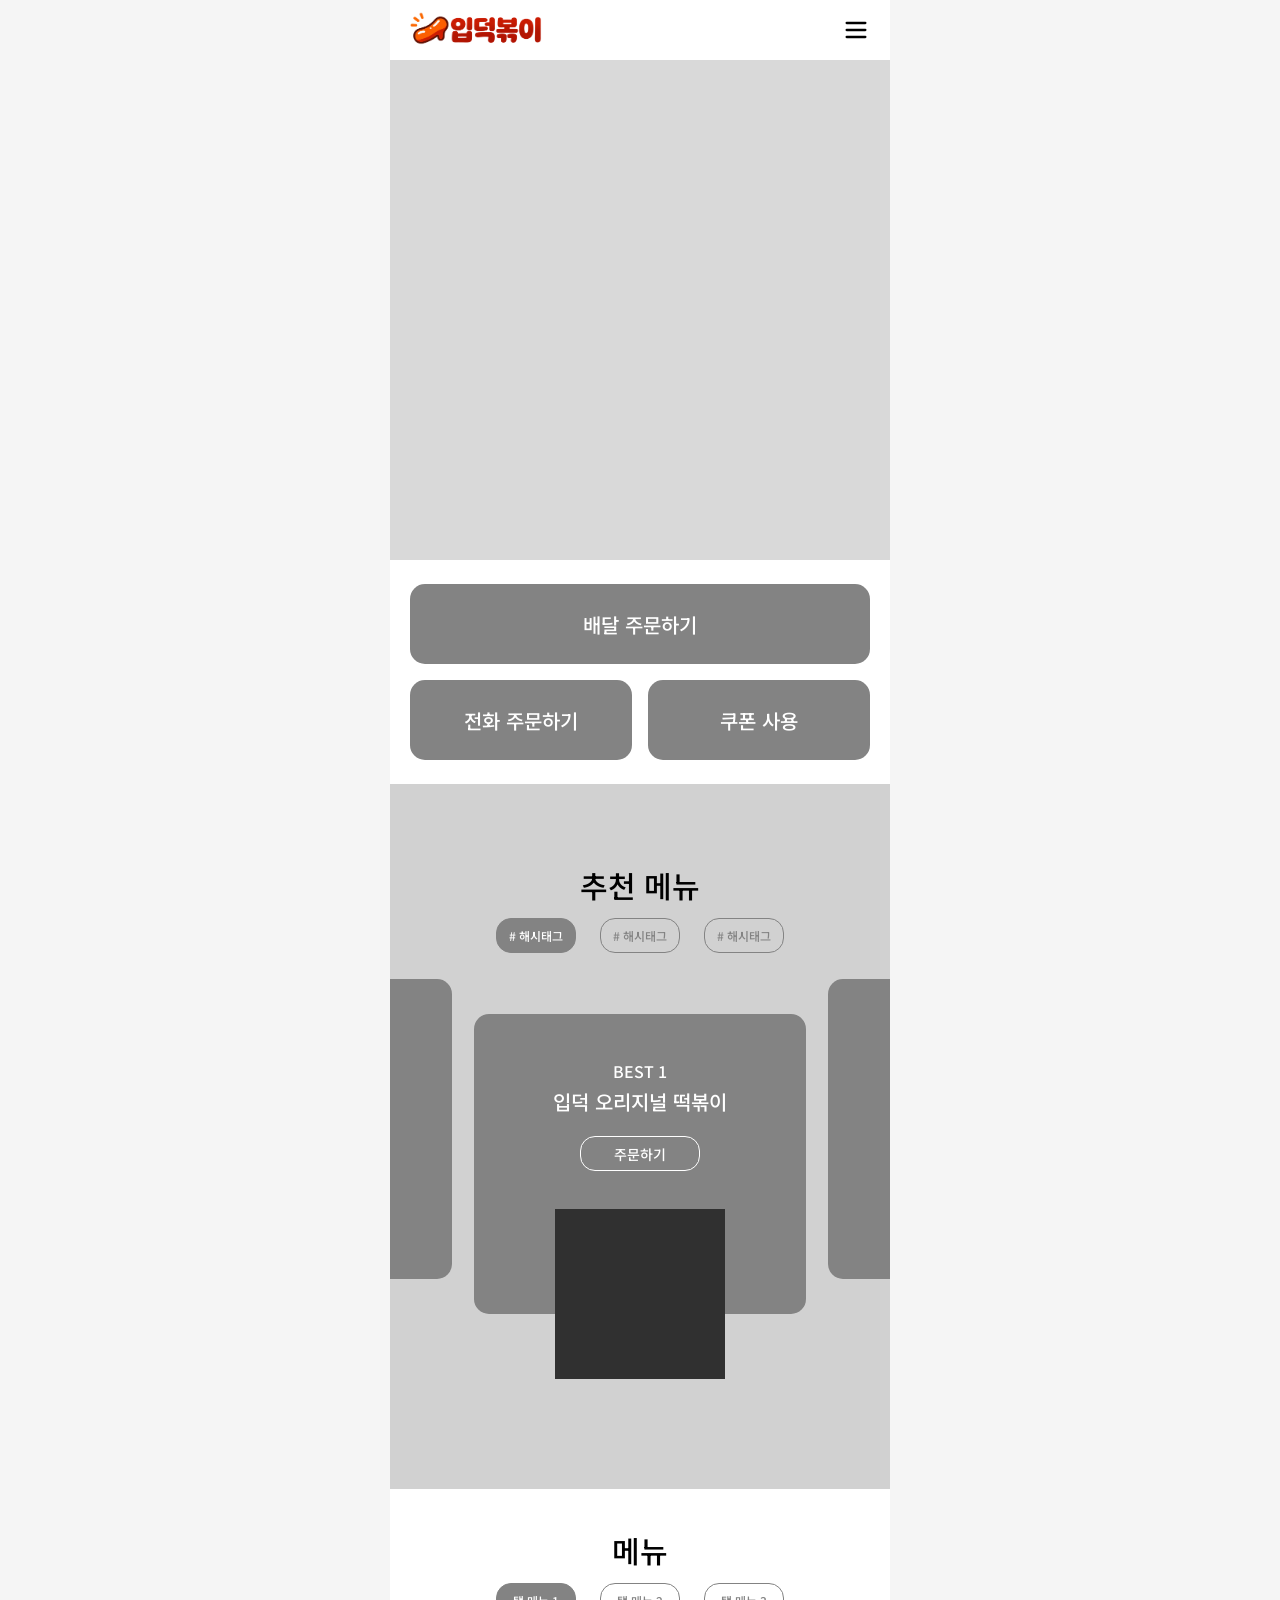
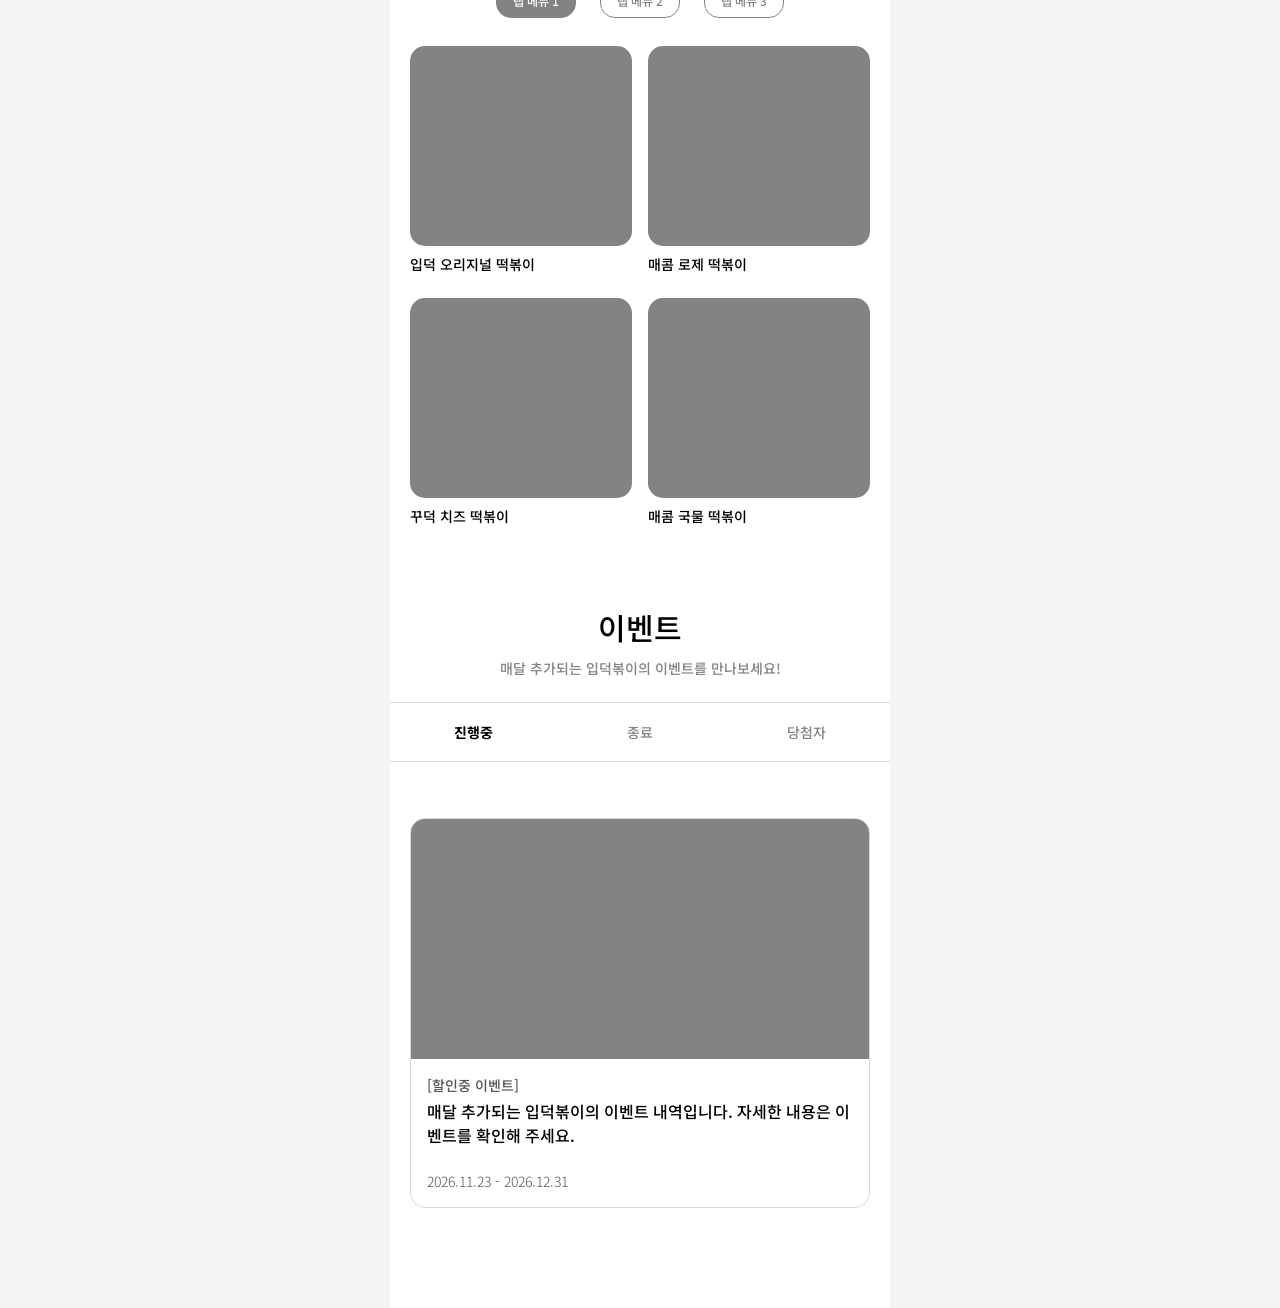
==== index.html @ 1cfd3d76 "main page finish" ====
<!DOCTYPE html>
<html lang="ko">
<head>
    <meta charset="UTF-8">
    <meta name="viewport" content="width=device-width, initial-scale=1.0">
    <title>입덕볶이</title>

    <!-- Noto Sans KR 폰트 -->
    <link rel="preconnect" href="https://fonts.googleapis.com">
    <link rel="preconnect" href="https://fonts.gstatic.com" crossorigin>
    <link href="https://fonts.googleapis.com/css2?family=Noto+Sans+KR:wght@300;400;500;700&display=swap" rel="stylesheet">

    <!-- CSS 연결 -->
    <link rel="stylesheet" href="css/style.css">
</head>

<body>

    <div class="container">

        <!-- Header -->
        <header class="header">

            <!-- 로고 -->
            <a href="index.html" class="logo">
                <img src="img/logo.png" alt="입덕볶이 로고">
            </a>

            <!-- 햄버거 메뉴 -->
            <button class="menu-button" id="menuOpen" aria-label="메뉴 열기" aria-expanded="false" aria-controls="sideMenu">
                <svg xmlns="http://www.w3.org/2000/svg"
                    width="28"
                    height="28"
                    viewBox="0 0 24 24"
                    fill="none"
                    stroke="currentColor"
                    stroke-width="2"
                    stroke-linecap="round"
                    stroke-linejoin="round">
                    <path d="M4 6h16"/>
                    <path d="M4 12h16"/>
                    <path d="M4 18h16"/>
                </svg>
            </button>

        </header>


        <!-- 슬라이드 메뉴 -->
        <div class="menu-layer" id="menuLayer">

            <!-- 어두운 배경 -->
            <div class="menu-overlay" id="menuOverlay"></div>

            <!-- 사이드 메뉴 -->
            <nav class="side-menu" id="sideMenu" aria-label="페이지 메뉴">

                <!-- 닫기 버튼 -->
                <div class="side-menu-header">

                    <button class="menu-close" id="menuClose" aria-label="메뉴 닫기">
                        <svg xmlns="http://www.w3.org/2000/svg"
                            width="24"
                            height="24"
                            viewBox="0 0 24 24"
                            fill="none"
                            stroke="currentColor"
                            stroke-width="2"
                            stroke-linecap="round"
                            stroke-linejoin="round">
                            <path d="M18 6 6 18"/>
                            <path d="m6 6 12 12"/>
                        </svg>
                    </button>

                </div>

                <!-- 메뉴 리스트 -->
                <ul class="side-menu-list">
                    <li><a href="sub/lists/lists.html">리스트페이지</a></li>
                    <li><a href="sub/detail/detail.html">상세페이지</a></li>
                    <li><a href="sub/payment/payment.html">결제페이지</a></li>
                    <li><a href="sub/payment_finish/payment_finish.html">결제</a></li>
                </ul>

            </nav>

        </div>


        <!-- Hero -->
        <section class="hero">
        </section>


        <!-- Section 1 : 주문 버튼 -->
        <section class="section_1">

            <a href="#" class="order-button delivery">
                배달 주문하기
            </a>

            <div class="order-row">

                <a href="#" class="order-button">
                    전화 주문하기
                </a>

                <a href="#" class="order-button">
                    쿠폰 사용
                </a>

            </div>

        </section>


        <!-- Section 2 : 추천 메뉴 -->
        <section class="section_2">

            <h2 class="section-title">추천 메뉴</h2>

            <!-- 해시태그 버튼 -->
            <div class="tab-list">

                <button class="tab-button active">
                    # 해시태그
                </button>

                <button class="tab-button">
                    # 해시태그
                </button>

                <button class="tab-button">
                    # 해시태그
                </button>

            </div>

            <!-- 추천 메뉴 콘텐츠 -->
            <div class="recommend-list">

                <!-- 왼쪽 카드 -->
                <article class="recommend-card">

                    <p class="best-rank">BEST 3</p>
                    <h3 class="recommend-name">꾸덕 치즈 떡볶이</h3>

                    <a href="#" class="recommend-order">
                        주문하기
                    </a>

                    <div class="recommend-image recommend-image-3"></div>

                </article>

                <!-- 가운데 카드 -->
                <article class="recommend-card selected">

                    <p class="best-rank">BEST 1</p>
                    <h3 class="recommend-name">입덕 오리지널 떡볶이</h3>

                    <a href="#" class="recommend-order">
                        주문하기
                    </a>

                    <div class="recommend-image recommend-image-1"></div>

                </article>

                <!-- 오른쪽 카드 -->
                <article class="recommend-card">

                    <p class="best-rank">BEST 2</p>
                    <h3 class="recommend-name">매콤 로제 떡볶이</h3>

                    <a href="#" class="recommend-order">
                        주문하기
                    </a>

                    <div class="recommend-image recommend-image-2"></div>

                </article>

            </div>

        </section>


        <!-- Section 3 : 메뉴 -->
        <section class="section_3">

            <h2 class="section-title">메뉴</h2>

            <!-- 탭 메뉴 -->
            <div class="tab-list">

                <button class="tab-button active">
                    탭 메뉴 1
                </button>

                <button class="tab-button">
                    탭 메뉴 2
                </button>

                <button class="tab-button">
                    탭 메뉴 3
                </button>

            </div>

            <!-- 메뉴 콘텐츠 -->
            <div class="menu-list">

                <a href="#" class="menu-item">
                    <div class="menu-image menu-image-1"></div>
                    <h3 class="menu-name">입덕 오리지널 떡볶이</h3>
                </a>

                <a href="#" class="menu-item">
                    <div class="menu-image menu-image-2"></div>
                    <h3 class="menu-name">매콤 로제 떡볶이</h3>
                </a>

                <a href="#" class="menu-item">
                    <div class="menu-image menu-image-3"></div>
                    <h3 class="menu-name">꾸덕 치즈 떡볶이</h3>
                </a>

                <a href="#" class="menu-item">
                    <div class="menu-image menu-image-4"></div>
                    <h3 class="menu-name">매콤 국물 떡볶이</h3>
                </a>

            </div>

        </section>


        <!-- Section 4 : 이벤트 -->
        <section class="section_4">

            <h2 class="section-title">이벤트</h2>

            <p class="event-description">
                매달 추가되는 입덕볶이의 이벤트를 만나보세요!
            </p>

            <!-- 이벤트 탭 메뉴 -->
            <div class="event-tabs">

                <button class="event-tab active">
                    진행중
                </button>

                <button class="event-tab">
                    종료
                </button>

                <button class="event-tab">
                    당첨자
                </button>

            </div>

            <!-- 이벤트 콘텐츠 -->
            <div class="event-list">

                <a href="#" class="event-card">

                    <div class="event-image"></div>

                    <div class="event-content">

                        <p class="event-subtitle">
                            [할인중 이벤트]
                        </p>

                        <h3 class="event-title">
                            매달 추가되는 입덕볶이의 이벤트 내역입니다.
                            자세한 내용은 이벤트를 확인해 주세요.
                        </h3>

                        <p class="event-date">
                            2026.11.23 - 2026.12.31
                        </p>

                    </div>

                </a>

            </div>

        </section>

    </div>


    <!-- JavaScript : 슬라이드 메뉴 -->
    <script>

        const menuOpen = document.getElementById('menuOpen');
        const menuClose = document.getElementById('menuClose');
        const menuLayer = document.getElementById('menuLayer');
        const menuOverlay = document.getElementById('menuOverlay');

        // 메뉴 열기
        menuOpen.addEventListener('click', function () {
            menuLayer.classList.add('active');
            menuOpen.setAttribute('aria-expanded', 'true');
            document.body.style.overflow = 'hidden';
            menuClose.focus();
        });

        // 메뉴 닫기
        function closeMenu() {
            menuLayer.classList.remove('active');
            menuOpen.setAttribute('aria-expanded', 'false');
            document.body.style.overflow = '';
            menuOpen.focus();
        }

        // X 버튼 클릭
        menuClose.addEventListener('click', closeMenu);

        // 어두운 배경 클릭
        menuOverlay.addEventListener('click', closeMenu);

        // ESC 키로 메뉴 닫기
        document.addEventListener('keydown', function (event) {
            if (event.key === 'Escape' && menuLayer.classList.contains('active')) {
                closeMenu();
            }
        });

    </script>

</body>
</html>
---- css/style.css ----
/* ==============================
   공통 설정
============================== */

* {
    margin: 0;
    padding: 0;
    box-sizing: border-box;
}

body {
    font-family: 'Noto Sans KR', sans-serif;
    color: #000000;
    background-color: #f5f5f5;
}

a {
    color: inherit;
    text-decoration: none;
}

button {
    font-family: inherit;
    border: none;
    background: none;
    cursor: pointer;
}

/* 전체 페이지 */
.container {
    width: 100%;
    max-width: 500px;
    margin: 0 auto;
    background-color: #ffffff;
    overflow: hidden;
}

/* 공통 섹션 타이틀 */
.section-title {
    font-size: 30px;
    font-weight: 500;
    color: #000000;
    text-align: center;
    line-height: 1.4;
}


/* ==============================
   Header
============================== */

.header {
    width: 100%;
    height: 60px;
    padding: 0 20px;

    display: flex;
    justify-content: space-between;
    align-items: center;
}

/* 로고 */
.logo img {
    display: block;
    width: 150px;
    height: auto;
}

/* 햄버거 메뉴 버튼 */
.menu-button {
    display: flex;
    align-items: center;
    justify-content: center;
    color: #000000;
}


/* ==============================
   슬라이드 메뉴
============================== */

/* 메뉴 전체 영역 */
.menu-layer {
    position: fixed;
    top: 0;
    left: 50%;
    transform: translateX(-50%);

    width: 100%;
    max-width: 500px;
    height: 100vh;
    height: 100dvh;

    overflow: hidden;
    visibility: hidden;
    pointer-events: none;

    transition: visibility 0.3s;
    z-index: 100;
}

/* 메뉴 활성화 */
.menu-layer.active {
    visibility: visible;
    pointer-events: auto;
}

/* 어두운 배경 */
.menu-overlay {
    position: absolute;
    top: 0;
    left: 0;

    width: 100%;
    height: 100%;

    background-color: rgba(0, 0, 0, 0.4);
    opacity: 0;

    transition: opacity 0.3s ease;
}

/* 어두운 배경 활성화 */
.menu-layer.active .menu-overlay {
    opacity: 1;
}

/* 사이드 메뉴 */
.side-menu {
    position: absolute;
    top: 0;
    right: 0;

    width: 66.6667%;
    height: 100%;
    padding: 0 20px;

    background-color: #ffffff;

    transform: translateX(100%);
    transition: transform 0.3s ease;

    overflow-y: auto;
}

/* 사이드 메뉴 활성화 */
.menu-layer.active .side-menu {
    transform: translateX(0);
}

/* 메뉴 상단 */
.side-menu-header {
    height: 60px;

    display: flex;
    justify-content: flex-end;
    align-items: center;
}

/* 메뉴 닫기 버튼 */
.menu-close {
    display: flex;
    justify-content: center;
    align-items: center;

    color: #000000;
}

/* 메뉴 리스트 */
.side-menu-list {
    list-style: none;
}

/* 메뉴 구분선 */
.side-menu-list li {
    border-bottom: 1px solid #d9d9d9;
}

/* 메뉴 링크 */
.side-menu-list a {
    display: block;
    padding: 20px 0;

    font-size: 18px;
    font-weight: 500;
    color: #000000;
}


/* ==============================
   Hero
============================== */

.hero {
    width: 100%;
    height: 500px;

    background-color: #d9d9d9;
    background-image: url('images/hero.jpg');
    background-size: cover;
    background-position: center;
    background-repeat: no-repeat;
}


/* ==============================
   Section 1 : 주문 버튼
============================== */

.section_1 {
    padding: 24px 20px;
}

/* 버튼 공통 */
.order-button {
    height: 80px;
    border-radius: 15px;
    background-color: #838383;

    display: flex;
    align-items: center;
    justify-content: center;

    font-size: 20px;
    font-weight: 500;
    color: #ffffff;
    text-align: center;
}

/* 배달 주문하기 */
.delivery {
    width: 100%;
    margin-bottom: 16px;
}

/* 전화 주문하기, 쿠폰 사용 */
.order-row {
    display: flex;
    gap: 16px;
}

.order-row .order-button {
    flex: 1;
    min-width: 0;
}


/* ==============================
   공통 탭 버튼
============================== */

.tab-list {
    display: flex;
    justify-content: center;
    gap: 24px;

    padding: 0 20px;
    margin-top: 12px;
}

.tab-button {
    width: 80px;
    height: 35px;
    border: 1px solid #838383;
    border-radius: 15px;

    display: flex;
    align-items: center;
    justify-content: center;

    font-size: 12px;
    font-weight: 500;
    color: #838383;
    white-space: nowrap;
}

/* 활성화된 탭 */
.tab-button.active {
    background-color: #838383;
    color: #ffffff;
}


/* ==============================
   Section 2 : 추천 메뉴
============================== */

.section_2 {
    padding: 80px 0 110px;
    background-color: #d1d1d1;
    overflow: hidden;
}

/* 추천 메뉴 카드 영역 */
.recommend-list {
    display: flex;
    justify-content: center;
    align-items: flex-start;
    gap: 22px;

    width: 100%;
    margin-top: 26px;
    padding-bottom: 65px;
}

/* 추천 메뉴 카드 */
.recommend-card {
    position: relative;

    flex: 0 0 66.5%;
    height: 300px;
    border-radius: 15px;
    background-color: #838383;

    padding: 45px 10px 0;
    text-align: center;
    color: #ffffff;
}

/* 가운데 강조 카드 */
.recommend-card.selected {
    margin-top: 35px;
}

/* BEST 순위 */
.best-rank {
    font-size: 16px;
    font-weight: 500;
}

/* 추천 메뉴 이름 */
.recommend-name {
    font-size: 20px;
    font-weight: 500;
    margin-top: 4px;
}

/* 주문하기 버튼 */
.recommend-order {
    display: inline-flex;
    justify-content: center;
    align-items: center;

    width: 120px;
    height: 35px;
    border: 1px solid #ffffff;
    border-radius: 15px;

    font-size: 14px;
    font-weight: 500;
    margin-top: 20px;
}

/* 추천 메뉴 이미지 영역 */
.recommend-image {
    position: absolute;
    left: 50%;
    bottom: -65px;
    transform: translateX(-50%);

    width: 170px;
    height: 170px;
    background-color: #303030;

    background-size: contain;
    background-position: center;
    background-repeat: no-repeat;
}

/* 추천 메뉴 이미지 경로 */
.recommend-image-1 {
    background-image: url('images/recommend01.png');
}

.recommend-image-2 {
    background-image: url('images/recommend02.png');
}

.recommend-image-3 {
    background-image: url('images/recommend03.png');
}

/* 양옆 카드의 이미지 숨김 */
.recommend-card:not(.selected) .recommend-image {
    visibility: hidden;
}


/* ==============================
   Section 3 : 메뉴
============================== */

.section_3 {
    padding: 40px 20px 50px;
}

.section_3 .tab-list {
    padding: 0;
}

/* 메뉴 2열 배치 */
.menu-list {
    display: grid;
    grid-template-columns: repeat(2, minmax(0, 1fr));

    column-gap: 16px;
    row-gap: 24px;

    margin-top: 28px;
}

/* 메뉴 콘텐츠 */
.menu-item {
    display: block;
}

/* 메뉴 이미지 */
.menu-image {
    width: 100%;
    height: 200px;
    border-radius: 15px;
    background-color: #838383;

    background-size: cover;
    background-position: center;
    background-repeat: no-repeat;
}

/* 메뉴 이미지 경로 */
.menu-image-1 {
    background-image: url('images/menu01.jpg');
}

.menu-image-2 {
    background-image: url('images/menu02.jpg');
}

.menu-image-3 {
    background-image: url('images/menu03.jpg');
}

.menu-image-4 {
    background-image: url('images/menu04.jpg');
}

/* 메뉴 콘텐츠 타이틀 */
.menu-name {
    font-size: 14px;
    font-weight: 500;
    color: #000000;
    margin-top: 8px;
}


/* ==============================
   Section 4 : 이벤트
============================== */

.section_4 {
    padding: 30px 0 100px;
}

/* 이벤트 설명 문단 */
.event-description {
    font-size: 14px;
    font-weight: 500;
    color: #838383;
    text-align: center;

    padding: 0 20px;
    margin-top: 10px;
}

/* 이벤트 탭 메뉴 */
.event-tabs {
    display: flex;
    width: 100%;
    height: 60px;

    border-top: 1px solid #d9d9d9;
    border-bottom: 1px solid #d9d9d9;

    margin-top: 24px;
}

.event-tab {
    flex: 1;
    font-size: 14px;
    font-weight: 500;
    color: #838383;
}

/* 활성화된 이벤트 탭 */
.event-tab.active {
    font-weight: 700;
    color: #000000;
}

/* 이벤트 콘텐츠 영역 */
.event-list {
    padding: 56px 20px 0;
}

/* 이벤트 카드 */
.event-card {
    display: block;
    border: 1px solid #d9d9d9;
    border-radius: 15px;
    overflow: hidden;
}

/* 이벤트 이미지 */
.event-image {
    width: 100%;
    height: 240px;
    background-color: #838383;

    background-image: url('images/event01.jpg');
    background-size: cover;
    background-position: center;
    background-repeat: no-repeat;
}

/* 이벤트 텍스트 영역 */
.event-content {
    padding: 16px;
}

/* 이벤트 서브 타이틀 */
.event-subtitle {
    font-size: 14px;
    font-weight: 500;
    color: #555555;
}

.event-title {
    font-size: 16px;
    font-weight: 500;
    color: #000000;
    line-height: 1.5;
    margin-top: 4px;

    display: -webkit-box;
    -webkit-line-clamp: 2;
    line-clamp: 2;
    -webkit-box-orient: vertical;
    overflow: hidden;
}

/* 이벤트 날짜 */
.event-date {
    font-size: 14px;
    font-weight: 300;
    color: #555555;
    margin-top: 24px;
}
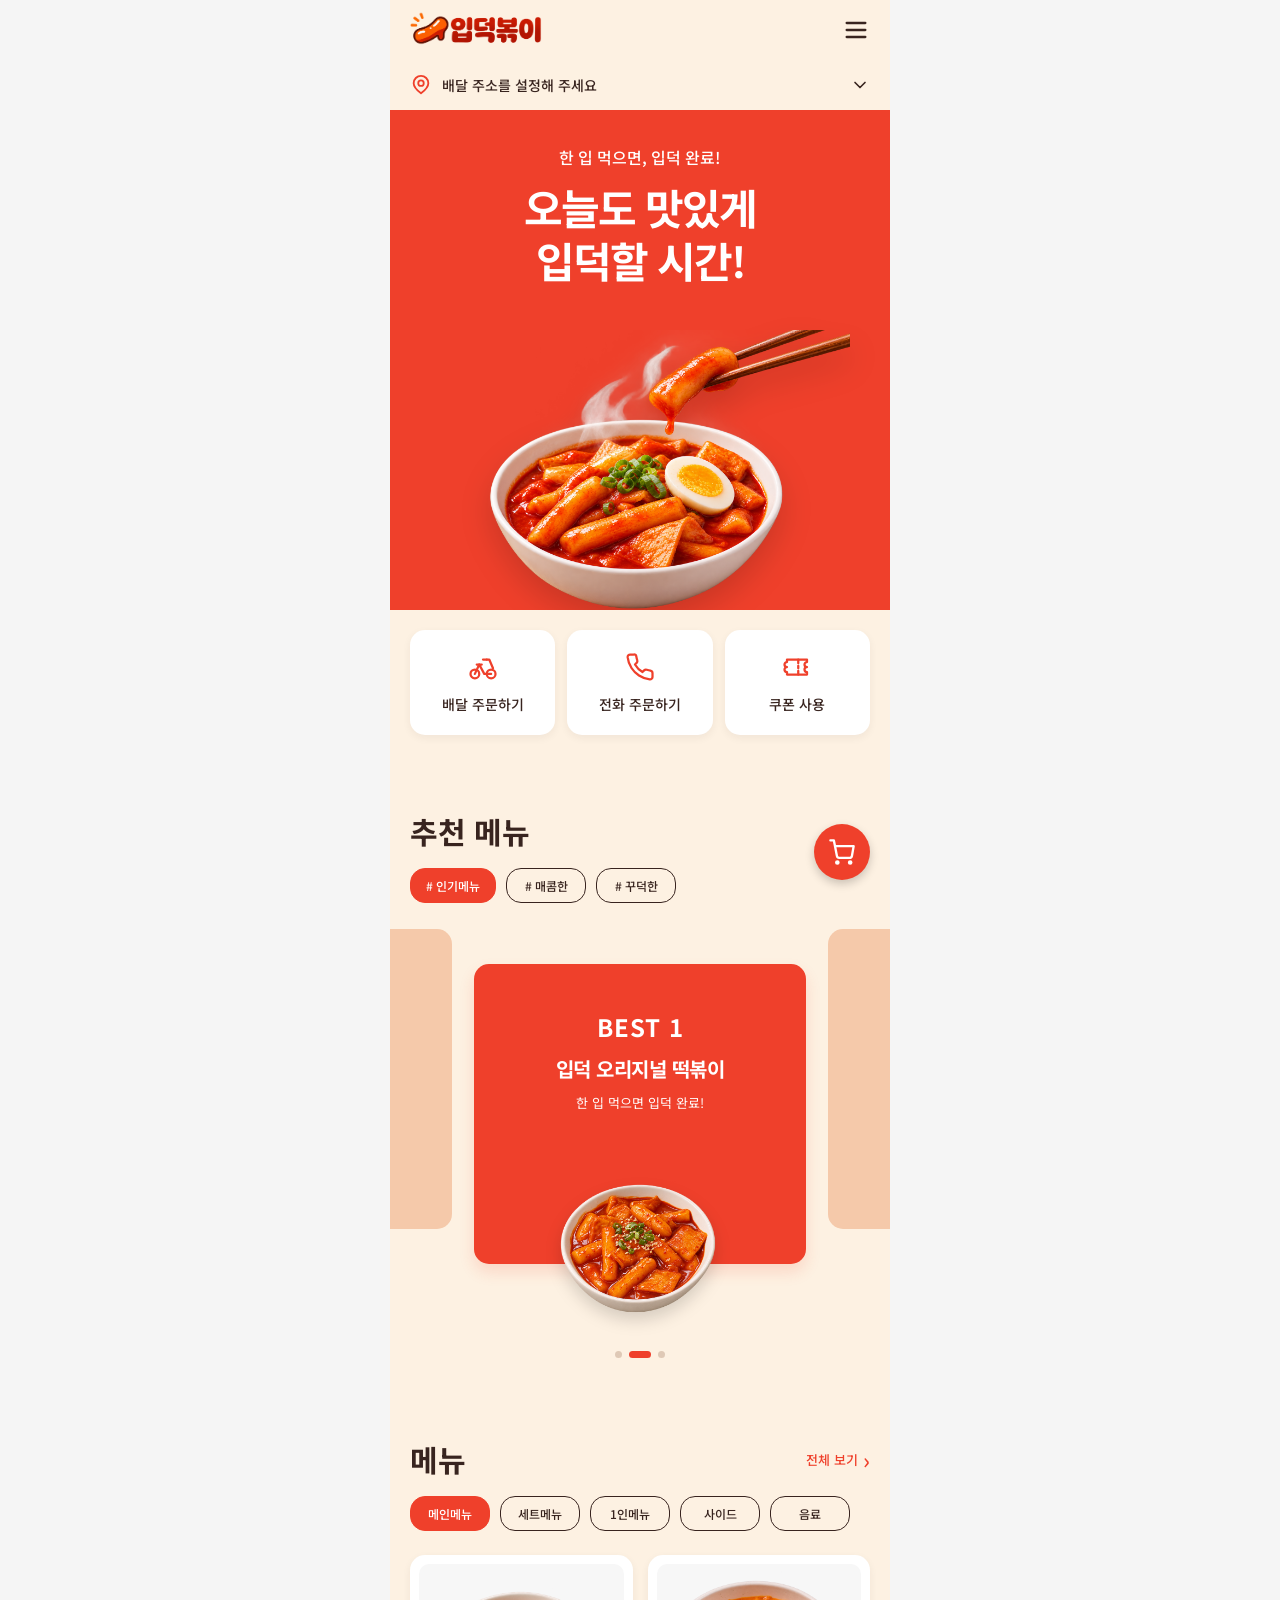
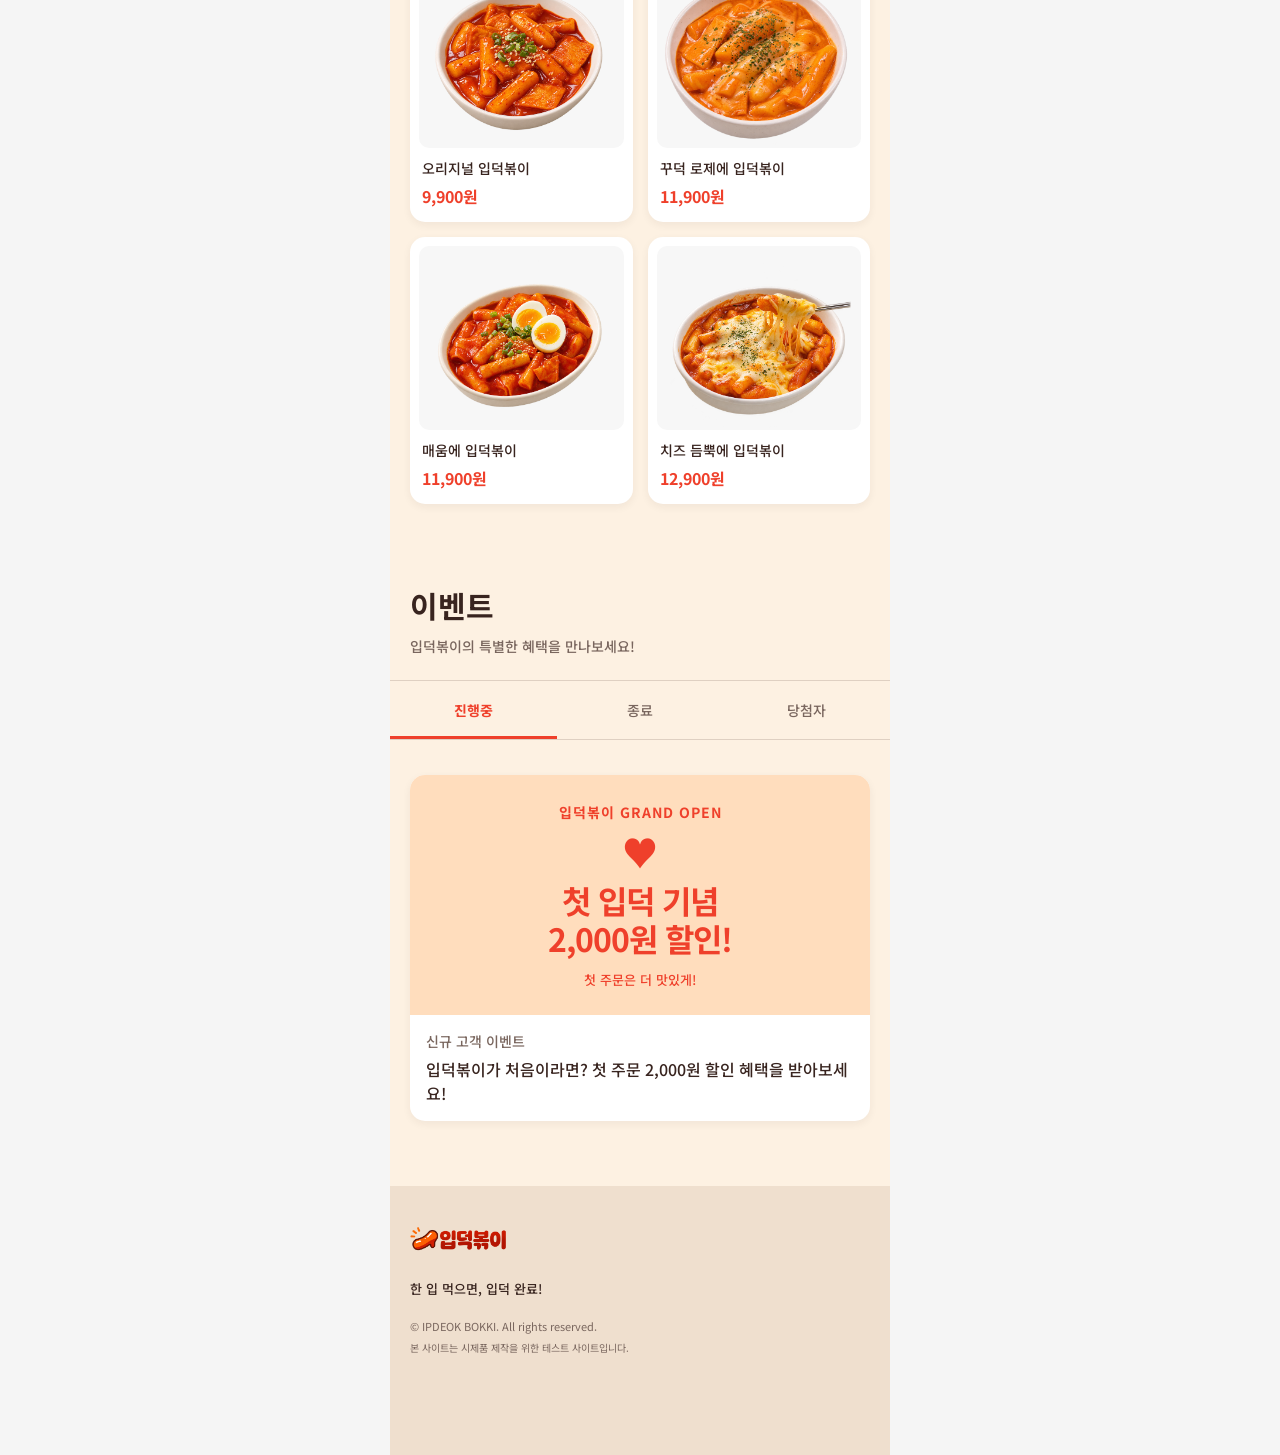
==== commit 1f90bcc9: "배포_1" ====
--- a/index.html
+++ b/index.html
@@ -1,17 +1,17 @@
 
 <!DOCTYPE html>
 <html lang="ko">
+
 <head>
     <meta charset="UTF-8">
     <meta name="viewport" content="width=device-width, initial-scale=1.0">
+
     <title>입덕볶이</title>
 
-    <!-- Noto Sans KR 폰트 -->
     <link rel="preconnect" href="https://fonts.googleapis.com">
     <link rel="preconnect" href="https://fonts.gstatic.com" crossorigin>
     <link href="https://fonts.googleapis.com/css2?family=Noto+Sans+KR:wght@300;400;500;700&display=swap" rel="stylesheet">
 
-    <!-- CSS 연결 -->
     <link rel="stylesheet" href="css/style.css">
 </head>
 
@@ -19,69 +19,70 @@
 
     <div class="container">
 
-        <!-- Header -->
+        <!-- ==========================
+             헤더
+        =========================== -->
+
         <header class="header">
 
-            <!-- 로고 -->
             <a href="index.html" class="logo">
                 <img src="img/logo.png" alt="입덕볶이 로고">
             </a>
 
-            <!-- 햄버거 메뉴 -->
-            <button class="menu-button" id="menuOpen" aria-label="메뉴 열기" aria-expanded="false" aria-controls="sideMenu">
-                <svg xmlns="http://www.w3.org/2000/svg"
-                    width="28"
-                    height="28"
-                    viewBox="0 0 24 24"
-                    fill="none"
-                    stroke="currentColor"
-                    stroke-width="2"
-                    stroke-linecap="round"
-                    stroke-linejoin="round">
+            <button class="menu-button" id="menuOpen" aria-label="메뉴 열기">
+
+                <svg width="28" height="28" viewBox="0 0 24 24"
+                    fill="none" stroke="currentColor" stroke-width="2"
+                    stroke-linecap="round">
+
                     <path d="M4 6h16"/>
                     <path d="M4 12h16"/>
                     <path d="M4 18h16"/>
+
                 </svg>
+
             </button>
 
         </header>
 
 
-        <!-- 슬라이드 메뉴 -->
+        <!-- ==========================
+             햄버거 슬라이드 메뉴
+        =========================== -->
+
         <div class="menu-layer" id="menuLayer">
 
-            <!-- 어두운 배경 -->
             <div class="menu-overlay" id="menuOverlay"></div>
 
-            <!-- 사이드 메뉴 -->
-            <nav class="side-menu" id="sideMenu" aria-label="페이지 메뉴">
-
-                <!-- 닫기 버튼 -->
+            <nav class="side-menu">
+
                 <div class="side-menu-header">
 
-                    <button class="menu-close" id="menuClose" aria-label="메뉴 닫기">
-                        <svg xmlns="http://www.w3.org/2000/svg"
-                            width="24"
-                            height="24"
-                            viewBox="0 0 24 24"
-                            fill="none"
-                            stroke="currentColor"
-                            stroke-width="2"
-                            stroke-linecap="round"
-                            stroke-linejoin="round">
+                    <button id="menuClose" aria-label="메뉴 닫기">
+
+                        <svg width="28" height="28" viewBox="0 0 24 24"
+                            fill="none" stroke="currentColor" stroke-width="2"
+                            stroke-linecap="round">
+
                             <path d="M18 6 6 18"/>
                             <path d="m6 6 12 12"/>
+
                         </svg>
+
                     </button>
 
                 </div>
 
-                <!-- 메뉴 리스트 -->
                 <ul class="side-menu-list">
+
                     <li><a href="sub/lists/lists.html">리스트페이지</a></li>
+
                     <li><a href="sub/detail/detail.html">상세페이지</a></li>
+
                     <li><a href="sub/payment/payment.html">결제페이지</a></li>
-                    <li><a href="sub/payment_finish/payment_finish.html">결제</a></li>
+
+                    <li><a href="sub/payment_finish/payment_finish.html">결제 완료</a></li>
+
                 </ul>
 
             </nav>
@@ -89,253 +90,1267 @@
         </div>
 
 
-        <!-- Hero -->
+        <!-- ==========================
+             배달 주소
+        =========================== -->
+
+        <button class="address-bar" id="addressOpen">
+
+            <svg width="22" height="22" viewBox="0 0 24 24"
+                fill="none" stroke="currentColor" stroke-width="2"
+                stroke-linecap="round" stroke-linejoin="round">
+
+                <path d="M20 10c0 5-8 11-8 11S4 15 4 10a8 8 0 1 1 16 0Z"/>
+                <circle cx="12" cy="10" r="3"/>
+
+            </svg>
+
+            <span id="currentAddress">
+                배달 주소를 설정해 주세요
+            </span>
+
+            <svg class="address-arrow" width="20" height="20"
+                viewBox="0 0 24 24" fill="none"
+                stroke="currentColor" stroke-width="2"
+                stroke-linecap="round" stroke-linejoin="round">
+
+                <path d="m6 9 6 6 6-6"/>
+
+            </svg>
+
+        </button>
+
+
+        <!-- 배달 주소 설정 팝업 -->
+
+        <div class="address-popup" id="addressPopup">
+
+            <div class="address-panel">
+
+                <div class="popup-header">
+
+                    <h2>배달 주소 설정</h2>
+
+                    <button id="addressClose" aria-label="닫기">✕</button>
+
+                </div>
+
+                <p class="address-description">
+                    맛있는 입덕볶이를 어디로 보내드릴까요?
+                </p>
+
+                <form id="addressForm">
+
+                    <div class="input-group">
+
+                        <label for="addressName">주소 별명</label>
+
+                        <input type="text" id="addressName"
+                            placeholder="예: 우리 집" required>
+
+                    </div>
+
+                    <div class="input-group">
+
+                        <label for="addressInput">배달 주소</label>
+
+                        <input type="text" id="addressInput"
+                            placeholder="도로명 주소를 입력해 주세요" required>
+
+                    </div>
+
+                    <div class="input-group">
+
+                        <label for="addressDetail">상세 주소</label>
+
+                        <input type="text" id="addressDetail"
+                            placeholder="동, 호수 등 상세 주소">
+
+                    </div>
+
+                    <div class="input-group">
+
+                        <label for="addressPhone">연락처</label>
+
+                        <input type="tel" id="addressPhone"
+                            placeholder="010-0000-0000" required>
+
+                    </div>
+
+                    <button type="submit" class="address-save">
+                        배달 주소 저장하기
+                    </button>
+
+                </form>
+
+            </div>
+
+        </div>
+
+
+        <!-- ==========================
+             메인 비주얼
+        =========================== -->
+
         <section class="hero">
+
+            <div class="hero-text">
+
+                <p class="hero-subtitle">
+                    한 입 먹으면, 입덕 완료!
+                </p>
+
+                <h1>
+                    오늘도 맛있게<br>
+                    입덕할 시간!
+                </h1>
+
+            </div>
+
+            <img class="hero-image"
+                src="img/main.webp"
+                alt="오리지널 입덕볶이">
+
         </section>
 
 
-        <!-- Section 1 : 주문 버튼 -->
-        <section class="section_1">
-
-            <a href="#" class="order-button delivery">
-                배달 주문하기
-            </a>
-
-            <div class="order-row">
-
-                <a href="#" class="order-button">
-                    전화 주문하기
+        <!-- ==========================
+             SECTION 1. 주문 버튼
+        =========================== -->
+
+        <section class="section01">
+
+            <div class="quick-menu">
+
+                <!-- 배달 주문 -->
+
+                <a href="sub/lists/lists.html" class="quick-button">
+
+                    <svg width="30" height="30" viewBox="0 0 24 24"
+                        fill="none" stroke="currentColor" stroke-width="1.8"
+                        stroke-linecap="round" stroke-linejoin="round">
+
+                        <circle cx="5.5" cy="17.5" r="3.5"/>
+                        <circle cx="18.5" cy="17.5" r="3.5"/>
+                        <path d="M15 6h2l3 7M5.5 17.5 9 10l4 7.5h5.5"/>
+                        <path d="M7 10h4M12 6h3"/>
+
+                    </svg>
+
+                    <span>배달 주문하기</span>
+
                 </a>
 
-                <a href="#" class="order-button">
-                    쿠폰 사용
+
+                <!-- 전화 주문 -->
+
+                <button class="quick-button" id="phoneOrder">
+
+                    <svg width="30" height="30" viewBox="0 0 24 24"
+                        fill="none" stroke="currentColor" stroke-width="1.8"
+                        stroke-linecap="round" stroke-linejoin="round">
+
+                        <path d="M22 16.9v3a2 2 0 0 1-2.2 2
+                        19.8 19.8 0 0 1-8.6-3.1
+                        19.5 19.5 0 0 1-6-6
+                        19.8 19.8 0 0 1-3.1-8.7
+                        A2 2 0 0 1 4.1 2h3
+                        a2 2 0 0 1 2 1.7
+                        c.1 1 .4 2 .7 2.9
+                        a2 2 0 0 1-.5 2.1L8 10
+                        a16 16 0 0 0 6 6l1.3-1.3
+                        a2 2 0 0 1 2.1-.5
+                        c.9.3 1.9.6 2.9.7
+                        a2 2 0 0 1 1.7 2Z"/>
+
+                    </svg>
+
+                    <span>전화 주문하기</span>
+
+                </button>
+
+
+                <!-- 쿠폰 사용 -->
+
+                <button class="quick-button" id="couponButton">
+
+                    <svg width="30" height="30" viewBox="0 0 24 24"
+                        fill="none" stroke="currentColor" stroke-width="1.8"
+                        stroke-linecap="round" stroke-linejoin="round">
+
+                        <path d="M4 8a2 2 0 0 0 0 4
+                        2 2 0 0 0 0 4v2h16v-2
+                        a2 2 0 0 1 0-4
+                        2 2 0 0 1 0-4V6H4Z"/>
+
+                        <path d="M13 6v3M13 11v2M13 15v3"/>
+
+                    </svg>
+
+                    <span>쿠폰 사용</span>
+
+                </button>
+
+            </div>
+
+        </section>
+
+
+        <!-- ==========================
+             SECTION 2. 추천 메뉴
+        =========================== -->
+
+        <section class="section02">
+
+            <div class="section-heading">
+
+                <h2>추천 메뉴</h2>
+
+            </div>
+
+            <div class="recommend-tabs">
+
+                <button class="recommend-tab active"
+                    data-best="1">
+                    # 인기메뉴
+                </button>
+
+                <button class="recommend-tab"
+                    data-best="2">
+                    # 매콤한
+                </button>
+
+                <button class="recommend-tab"
+                    data-best="0">
+                    # 꾸덕한
+                </button>
+
+            </div>
+
+
+            <!-- 추천 메뉴 슬라이드 -->
+
+            <div class="recommend-slider" id="recommendSlider">
+
+                <div class="recommend-track" id="recommendTrack">
+
+                    <!-- 추천 메뉴 자동 생성 -->
+
+                </div>
+
+            </div>
+
+
+            <!-- 슬라이드 페이지 표시 -->
+
+            <div class="recommend-dots">
+
+                <button class="recommend-dot"
+                    data-index="0" aria-label="BEST 3"></button>
+
+                <button class="recommend-dot active"
+                    data-index="1" aria-label="BEST 1"></button>
+
+                <button class="recommend-dot"
+                    data-index="2" aria-label="BEST 2"></button>
+
+            </div>
+
+        </section>
+
+
+        <!-- ==========================
+             SECTION 3. 메뉴
+        =========================== -->
+
+        <section class="section03">
+
+            <div class="section-heading">
+
+                <h2>메뉴</h2>
+
+                <a href="sub/lists/lists.html" class="view-all">
+                    전체 보기
+                    <span>›</span>
                 </a>
 
             </div>
 
+
+            <!-- 메뉴 카테고리 -->
+
+            <div class="category-list">
+
+                <button class="category-button active"
+                    data-category="main">
+                    메인메뉴
+                </button>
+
+                <button class="category-button"
+                    data-category="set">
+                    세트메뉴
+                </button>
+
+                <button class="category-button"
+                    data-category="single">
+                    1인메뉴
+                </button>
+
+                <button class="category-button"
+                    data-category="side">
+                    사이드
+                </button>
+
+                <button class="category-button"
+                    data-category="drink">
+                    음료
+                </button>
+
+            </div>
+
+
+            <!-- 메뉴 카드 -->
+
+            <div class="main-menu-list" id="mainMenuList">
+
+                <!-- 메뉴 카드 자동 생성 -->
+
+            </div>
+
         </section>
 
 
-        <!-- Section 2 : 추천 메뉴 -->
-        <section class="section_2">
-
-            <h2 class="section-title">추천 메뉴</h2>
-
-            <!-- 해시태그 버튼 -->
-            <div class="tab-list">
-
-                <button class="tab-button active">
-                    # 해시태그
-                </button>
-
-                <button class="tab-button">
-                    # 해시태그
-                </button>
-
-                <button class="tab-button">
-                    # 해시태그
-                </button>
+        <!-- ==========================
+             SECTION 4. 이벤트
+        =========================== -->
+
+        <section class="section04" id="eventSection">
+
+            <div class="section-heading">
+
+                <h2>이벤트</h2>
 
             </div>
 
-            <!-- 추천 메뉴 콘텐츠 -->
-            <div class="recommend-list">
-
-                <!-- 왼쪽 카드 -->
-                <article class="recommend-card">
-
-                    <p class="best-rank">BEST 3</p>
-                    <h3 class="recommend-name">꾸덕 치즈 떡볶이</h3>
-
-                    <a href="#" class="recommend-order">
-                        주문하기
-                    </a>
-
-                    <div class="recommend-image recommend-image-3"></div>
-
-                </article>
-
-                <!-- 가운데 카드 -->
-                <article class="recommend-card selected">
-
-                    <p class="best-rank">BEST 1</p>
-                    <h3 class="recommend-name">입덕 오리지널 떡볶이</h3>
-
-                    <a href="#" class="recommend-order">
-                        주문하기
-                    </a>
-
-                    <div class="recommend-image recommend-image-1"></div>
-
-                </article>
-
-                <!-- 오른쪽 카드 -->
-                <article class="recommend-card">
-
-                    <p class="best-rank">BEST 2</p>
-                    <h3 class="recommend-name">매콤 로제 떡볶이</h3>
-
-                    <a href="#" class="recommend-order">
-                        주문하기
-                    </a>
-
-                    <div class="recommend-image recommend-image-2"></div>
-
-                </article>
-
-            </div>
-
-        </section>
-
-
-        <!-- Section 3 : 메뉴 -->
-        <section class="section_3">
-
-            <h2 class="section-title">메뉴</h2>
-
-            <!-- 탭 메뉴 -->
-            <div class="tab-list">
-
-                <button class="tab-button active">
-                    탭 메뉴 1
-                </button>
-
-                <button class="tab-button">
-                    탭 메뉴 2
-                </button>
-
-                <button class="tab-button">
-                    탭 메뉴 3
-                </button>
-
-            </div>
-
-            <!-- 메뉴 콘텐츠 -->
-            <div class="menu-list">
-
-                <a href="#" class="menu-item">
-                    <div class="menu-image menu-image-1"></div>
-                    <h3 class="menu-name">입덕 오리지널 떡볶이</h3>
-                </a>
-
-                <a href="#" class="menu-item">
-                    <div class="menu-image menu-image-2"></div>
-                    <h3 class="menu-name">매콤 로제 떡볶이</h3>
-                </a>
-
-                <a href="#" class="menu-item">
-                    <div class="menu-image menu-image-3"></div>
-                    <h3 class="menu-name">꾸덕 치즈 떡볶이</h3>
-                </a>
-
-                <a href="#" class="menu-item">
-                    <div class="menu-image menu-image-4"></div>
-                    <h3 class="menu-name">매콤 국물 떡볶이</h3>
-                </a>
-
-            </div>
-
-        </section>
-
-
-        <!-- Section 4 : 이벤트 -->
-        <section class="section_4">
-
-            <h2 class="section-title">이벤트</h2>
-
             <p class="event-description">
-                매달 추가되는 입덕볶이의 이벤트를 만나보세요!
+                입덕볶이의 특별한 혜택을 만나보세요!
             </p>
 
-            <!-- 이벤트 탭 메뉴 -->
+
+            <!-- 이벤트 탭 -->
+
             <div class="event-tabs">
 
-                <button class="event-tab active">
+                <button class="event-tab active"
+                    data-event="ongoing">
                     진행중
                 </button>
 
-                <button class="event-tab">
+                <button class="event-tab"
+                    data-event="ended">
                     종료
                 </button>
 
-                <button class="event-tab">
+                <button class="event-tab"
+                    data-event="winner">
                     당첨자
                 </button>
 
             </div>
 
-            <!-- 이벤트 콘텐츠 -->
-            <div class="event-list">
-
-                <a href="#" class="event-card">
-
-                    <div class="event-image"></div>
-
-                    <div class="event-content">
+
+            <!-- 이벤트 내용 -->
+
+            <div class="event-list" id="eventList">
+
+                <article class="event-card">
+
+                    <div class="event-image">
+
+                        <div class="event-banner-text">
+
+                            <p>입덕볶이 GRAND OPEN</p>
+
+                            <span class="event-banner-icon">♥</span>
+
+                            <h3>
+                                첫 입덕 기념<br>
+                                2,000원 할인!
+                            </h3>
+
+                            <small>
+                                첫 주문은 더 맛있게!
+                            </small>
+
+                        </div>
+
+                    </div>
+
+                    <div class="event-info">
 
                         <p class="event-subtitle">
-                            [할인중 이벤트]
+                            신규 고객 이벤트
                         </p>
 
                         <h3 class="event-title">
-                            매달 추가되는 입덕볶이의 이벤트 내역입니다.
-                            자세한 내용은 이벤트를 확인해 주세요.
+                            입덕볶이가 처음이라면?
+                            첫 주문 2,000원 할인 혜택을 받아보세요!
                         </h3>
 
-                        <p class="event-date">
-                            2026.11.23 - 2026.12.31
-                        </p>
-
                     </div>
 
-                </a>
+                </article>
 
             </div>
 
         </section>
 
+
+        <!-- ==========================
+             푸터
+        =========================== -->
+
+        <footer class="footer">
+
+            <img src="img/logo.png" alt="입덕볶이">
+
+            <p>한 입 먹으면, 입덕 완료!</p>
+
+            <p class="copyright">
+                © IPDEOK BOKKI. All rights reserved.
+            </p>
+
+            <small>
+                본 사이트는 시제품 제작을 위한 테스트 사이트입니다.
+            </small>
+
+        </footer>
+
+
+        <!-- ==========================
+             장바구니 고정 버튼
+        =========================== -->
+
+        <a href="sub/lists/lists.html?cart=1"
+            class="cart-button" aria-label="장바구니">
+
+            <svg width="28" height="28" viewBox="0 0 24 24"
+                fill="none" stroke="currentColor" stroke-width="2"
+                stroke-linecap="round" stroke-linejoin="round">
+
+                <circle cx="8" cy="21" r="1"/>
+                <circle cx="19" cy="21" r="1"/>
+
+                <path d="M2.05 2H5l2.66 13.42
+                a2 2 0 0 0 2 1.58h8.84
+                a2 2 0 0 0 2-1.61L22 7H6"/>
+
+            </svg>
+
+            <span class="cart-count" id="cartCount">0</span>
+
+        </a>
+
     </div>
 
 
-    <!-- JavaScript : 슬라이드 메뉴 -->
+    <!-- ==========================
+         JavaScript
+    =========================== -->
+
     <script>
+
+        // ==========================
+        // 1. 햄버거 메뉴
+        // ==========================
 
         const menuOpen = document.getElementById('menuOpen');
         const menuClose = document.getElementById('menuClose');
         const menuLayer = document.getElementById('menuLayer');
         const menuOverlay = document.getElementById('menuOverlay');
 
-        // 메뉴 열기
         menuOpen.addEventListener('click', function () {
+
             menuLayer.classList.add('active');
-            menuOpen.setAttribute('aria-expanded', 'true');
             document.body.style.overflow = 'hidden';
-            menuClose.focus();
+
         });
 
-        // 메뉴 닫기
         function closeMenu() {
+
             menuLayer.classList.remove('active');
-            menuOpen.setAttribute('aria-expanded', 'false');
             document.body.style.overflow = '';
-            menuOpen.focus();
+
         }
 
-        // X 버튼 클릭
         menuClose.addEventListener('click', closeMenu);
-
-        // 어두운 배경 클릭
         menuOverlay.addEventListener('click', closeMenu);
 
-        // ESC 키로 메뉴 닫기
+
+        // ==========================
+        // 2. 배달 주소 설정
+        // ==========================
+
+        const addressOpen = document.getElementById('addressOpen');
+        const addressClose = document.getElementById('addressClose');
+        const addressPopup = document.getElementById('addressPopup');
+        const addressForm = document.getElementById('addressForm');
+        const currentAddress = document.getElementById('currentAddress');
+
+        function showAddress() {
+
+            const savedAddress = JSON.parse(
+                localStorage.getItem('ipdeokDelivery') || 'null'
+            );
+
+            if (savedAddress) {
+
+                currentAddress.textContent =
+                    savedAddress.name + ' · ' + savedAddress.address;
+
+                document.getElementById('addressName').value =
+                    savedAddress.name;
+
+                document.getElementById('addressInput').value =
+                    savedAddress.address;
+
+                document.getElementById('addressDetail').value =
+                    savedAddress.detail;
+
+                document.getElementById('addressPhone').value =
+                    savedAddress.phone;
+
+            } else {
+
+                currentAddress.textContent =
+                    '배달 주소를 설정해 주세요';
+
+            }
+
+        }
+
+        addressOpen.addEventListener('click', function () {
+
+            showAddress();
+
+            addressPopup.classList.add('active');
+
+            document.body.style.overflow = 'hidden';
+
+        });
+
+        function closeAddress() {
+
+            addressPopup.classList.remove('active');
+
+            document.body.style.overflow = '';
+
+        }
+
+        addressClose.addEventListener('click', closeAddress);
+
+        addressPopup.addEventListener('click', function (event) {
+
+            if (event.target === addressPopup) {
+
+                closeAddress();
+
+            }
+
+        });
+
+        addressForm.addEventListener('submit', function (event) {
+
+            event.preventDefault();
+
+            const deliveryInfo = {
+
+                name: document.getElementById('addressName').value.trim(),
+
+                address: document.getElementById('addressInput').value.trim(),
+
+                detail: document.getElementById('addressDetail').value.trim(),
+
+                phone: document.getElementById('addressPhone').value.trim()
+
+            };
+
+            if (!deliveryInfo.name || !deliveryInfo.address ||
+                !deliveryInfo.phone) {
+
+                alert('필수 정보를 입력해 주세요.');
+
+                return;
+
+            }
+
+            localStorage.setItem(
+                'ipdeokDelivery',
+                JSON.stringify(deliveryInfo)
+            );
+
+            showAddress();
+
+            closeAddress();
+
+        });
+
+
+        // ==========================
+        // 3. 추천 메뉴 데이터
+        // ==========================
+
+        const bestMenus = [
+
+            {
+                rank: 3,
+                name: '꾸덕 치즈 떡볶이',
+                description: '쭈우욱 늘어나는 치즈가 가득!',
+                image: 'img/cheese.webp',
+                link: 'sub/detail/detail.html?category=main&item=3'
+            },
+
+            {
+                rank: 1,
+                name: '입덕 오리지널 떡볶이',
+                description: '한 입 먹으면 입덕 완료!',
+                image: 'img/basic.webp',
+                link: 'sub/detail/detail.html?category=main&item=0'
+            },
+
+            {
+                rank: 2,
+                name: '매콤 로제 떡볶이',
+                description: '부드럽고 꾸덕한 로제의 매력!',
+                image: 'img/rose.webp',
+                link: 'sub/detail/detail.html?category=main&item=1'
+            }
+
+        ];
+
+
+        let currentBest = 1;
+
+        const recommendTrack =
+            document.getElementById('recommendTrack');
+
+        const recommendSlider =
+            document.getElementById('recommendSlider');
+
+        const recommendTabs =
+            document.querySelectorAll('.recommend-tab');
+
+        const recommendDots =
+            document.querySelectorAll('.recommend-dot');
+
+
+        function showBestMenus() {
+
+            recommendTrack.innerHTML = '';
+
+            const order = [
+
+                (currentBest + 2) % 3,
+
+                currentBest,
+
+                (currentBest + 1) % 3
+
+            ];
+
+            order.forEach(function (menuIndex, position) {
+
+                const menu = bestMenus[menuIndex];
+
+                const card = document.createElement('article');
+
+                card.className = 'recommend-card';
+
+                if (position === 1) {
+
+                    card.classList.add('active');
+
+                }
+
+                card.innerHTML = `
+
+                    <p class="best-rank">
+                        BEST ${menu.rank}
+                    </p>
+
+                    <h3 class="best-name">
+                        ${menu.name}
+                    </h3>
+
+                    <p class="best-description">
+                        ${menu.description}
+                    </p>
+
+                    <img class="best-image"
+                        src="${menu.image}"
+                        alt="${menu.name}">
+
+                `;
+
+                card.addEventListener('click', function () {
+
+                    if (menuIndex === currentBest) {
+
+                        window.location.href = menu.link;
+
+                    } else {
+
+                        currentBest = menuIndex;
+
+                        showBestMenus();
+
+                    }
+
+                });
+
+                recommendTrack.appendChild(card);
+
+            });
+
+            recommendTabs.forEach(function (tab) {
+
+                tab.classList.toggle(
+                    'active',
+                    Number(tab.dataset.best) === currentBest
+                );
+
+            });
+
+            recommendDots.forEach(function (dot) {
+
+                dot.classList.toggle(
+                    'active',
+                    Number(dot.dataset.index) === currentBest
+                );
+
+            });
+
+        }
+
+
+        // 추천 메뉴 해시태그 선택
+
+        recommendTabs.forEach(function (tab) {
+
+            tab.addEventListener('click', function () {
+
+                currentBest = Number(tab.dataset.best);
+
+                showBestMenus();
+
+            });
+
+        });
+
+
+        // 추천 메뉴 페이지 표시 클릭
+
+        recommendDots.forEach(function (dot) {
+
+            dot.addEventListener('click', function () {
+
+                currentBest = Number(dot.dataset.index);
+
+                showBestMenus();
+
+            });
+
+        });
+
+
+        // 추천 메뉴 터치 슬라이드
+
+        let touchStartX = 0;
+
+        recommendSlider.addEventListener('touchstart', function (event) {
+
+            touchStartX = event.changedTouches[0].clientX;
+
+        }, { passive: true });
+
+        recommendSlider.addEventListener('touchend', function (event) {
+
+            const touchEndX = event.changedTouches[0].clientX;
+
+            const distance = touchStartX - touchEndX;
+
+            if (distance > 50) {
+
+                currentBest = (currentBest + 1) % 3;
+
+                showBestMenus();
+
+            } else if (distance < -50) {
+
+                currentBest = (currentBest + 2) % 3;
+
+                showBestMenus();
+
+            }
+
+        }, { passive: true });
+
+
+        // ==========================
+        // 4. 메뉴 데이터
+        // ==========================
+
+        const menus = {
+
+            // 메인메뉴
+
+            main: [
+
+                {
+                    name: '오리지널 입덕볶이',
+                    price: 9900,
+                    image: 'img/basic.webp',
+                    item: 0
+                },
+
+                {
+                    name: '꾸덕 로제에 입덕볶이',
+                    price: 11900,
+                    image: 'img/rose.webp',
+                    item: 1
+                },
+
+                {
+                    name: '매움에 입덕볶이',
+                    price: 11900,
+                    image: 'img/spicy.webp',
+                    item: 2
+                },
+
+                {
+                    name: '치즈 듬뿍에 입덕볶이',
+                    price: 12900,
+                    image: 'img/cheese.webp',
+                    item: 3
+                },
+
+                {
+                    name: '짜장에 입덕볶이',
+                    price: 11900,
+                    image: 'img/jja.webp',
+                    item: 4
+                },
+
+                {
+                    name: '토핑 가득에 입덕볶이',
+                    price: 13900,
+                    image: 'img/toping.webp',
+                    item: 5
+                }
+
+            ],
+
+
+            // 세트메뉴
+
+            set: [
+
+                {
+                    name: '입덕 세트',
+                    price: 15900,
+                    image: 'sub/lists/img/set01.png',
+                    item: 0
+                },
+
+                {
+                    name: '친구랑 세트',
+                    price: 19900,
+                    image: 'sub/lists/img/set02.png',
+                    item: 1
+                },
+
+                {
+                    name: '모둠 튀김 세트',
+                    price: 17900,
+                    image: 'sub/lists/img/set03.png',
+                    item: 2
+                },
+
+                {
+                    name: '패밀리 세트',
+                    price: 29900,
+                    image: 'sub/lists/img/set04.png',
+                    item: 3
+                }
+
+            ],
+
+
+            // 1인메뉴
+
+            single: [
+
+                {
+                    name: '1인 오리지널 입덕볶이',
+                    price: 5900,
+                    image: 'sub/lists/img/single01.png',
+                    item: 0
+                },
+
+                {
+                    name: '1인 꾸덕 로제',
+                    price: 6900,
+                    image: 'sub/lists/img/single02.png',
+                    item: 1
+                },
+
+                {
+                    name: '1인 치즈 떡볶이',
+                    price: 7900,
+                    image: 'sub/lists/img/single03.png',
+                    item: 2
+                },
+
+                {
+                    name: '1인 매운 떡볶이',
+                    price: 6900,
+                    image: 'sub/lists/img/single04.png',
+                    item: 3
+                }
+
+            ],
+
+
+            // 사이드
+
+            side: [
+
+                {
+                    name: '모둠 튀김',
+                    price: 4500,
+                    image: 'sub/lists/img/side01.png',
+                    item: 0
+                },
+
+                {
+                    name: '김말이',
+                    price: 3000,
+                    image: 'sub/lists/img/side02.png',
+                    item: 1
+                },
+
+                {
+                    name: '찰순대',
+                    price: 4500,
+                    image: 'sub/lists/img/side03.png',
+                    item: 2
+                },
+
+                {
+                    name: '참치마요 주먹밥',
+                    price: 3500,
+                    image: 'sub/lists/img/side04.png',
+                    item: 3
+                },
+
+                {
+                    name: '치즈볼',
+                    price: 4000,
+                    image: 'sub/lists/img/side05.png',
+                    item: 4
+                },
+
+                {
+                    name: '꼬치 어묵',
+                    price: 3000,
+                    image: 'sub/lists/img/side06.png',
+                    item: 5
+                }
+
+            ],
+
+
+            // 음료
+
+            drink: [
+
+                {
+                    name: '콜라',
+                    price: 2000,
+                    image: 'sub/lists/img/drink01.png',
+                    item: 0
+                },
+
+                {
+                    name: '사이다',
+                    price: 2000,
+                    image: 'sub/lists/img/drink02.png',
+                    item: 1
+                },
+
+                {
+                    name: '쿨피스',
+                    price: 2500,
+                    image: 'sub/lists/img/drink03.png',
+                    item: 2
+                },
+
+                {
+                    name: '제로콜라',
+                    price: 2000,
+                    image: 'sub/lists/img/drink04.png',
+                    item: 3
+                }
+
+            ]
+
+        };
+
+
+        // ==========================
+        // 5. 메뉴 카드 표시
+        // ==========================
+
+        let currentCategory = 'main';
+
+        const mainMenuList =
+            document.getElementById('mainMenuList');
+
+        const categoryButtons =
+            document.querySelectorAll('.category-button');
+
+
+        function showMenus() {
+
+            mainMenuList.innerHTML = '';
+
+            menus[currentCategory].slice(0, 4).forEach(function (menu) {
+                const card = document.createElement('article');
+
+                card.className = 'menu-card';
+
+                card.innerHTML = `
+
+                    <a href="sub/detail/detail.html?category=${currentCategory}&item=${menu.item}"
+                        class="menu-link">
+
+                        <div class="menu-image">
+
+                            <img src="${menu.image}"
+                                alt="${menu.name}">
+
+                        </div>
+
+                        <div class="menu-info">
+
+                            <h3 class="menu-name">
+                                ${menu.name}
+                            </h3>
+
+                            <p class="menu-price">
+                                ${menu.price.toLocaleString('ko-KR')}원
+                            </p>
+
+                        </div>
+
+                    </a>
+
+                `;
+
+                mainMenuList.appendChild(card);
+
+            });
+
+        }
+
+
+        // 메뉴 카테고리 변경
+
+        categoryButtons.forEach(function (button) {
+
+            button.addEventListener('click', function () {
+
+                categoryButtons.forEach(function (item) {
+
+                    item.classList.remove('active');
+
+                });
+
+                button.classList.add('active');
+
+                currentCategory = button.dataset.category;
+
+                showMenus();
+
+            });
+
+        });
+
+
+        // ==========================
+        // 6. 이벤트 탭
+        // ==========================
+
+        const eventTabs =
+            document.querySelectorAll('.event-tab');
+
+        const eventList =
+            document.getElementById('eventList');
+
+        const ongoingEvent = eventList.innerHTML;
+
+
+        function showEvents(type) {
+
+            eventTabs.forEach(function (tab) {
+
+                tab.classList.toggle(
+                    'active',
+                    tab.dataset.event === type
+                );
+
+            });
+
+            if (type === 'ongoing') {
+
+                eventList.innerHTML = ongoingEvent;
+
+            } else if (type === 'ended') {
+
+                eventList.innerHTML = `
+
+                    <div class="empty-event">
+
+                        <span>♡</span>
+
+                        <p>종료된 이벤트가 없습니다.</p>
+
+                    </div>
+
+                `;
+
+            } else {
+
+                eventList.innerHTML = `
+
+                    <div class="empty-event">
+
+                        <span>♡</span>
+
+                        <p>당첨자 발표가 없습니다.</p>
+
+                    </div>
+
+                `;
+
+            }
+
+        }
+
+        eventTabs.forEach(function (tab) {
+
+            tab.addEventListener('click', function () {
+
+                showEvents(tab.dataset.event);
+
+            });
+
+        });
+
+
+        // ==========================
+        // 7. 주문 및 쿠폰 버튼
+        // ==========================
+
+        document.getElementById('phoneOrder')
+            .addEventListener('click', function () {
+
+                alert('전화 주문은 시제품에서 지원하지 않습니다.');
+
+            });
+
+        document.getElementById('couponButton')
+            .addEventListener('click', function () {
+
+                showEvents('ongoing');
+
+                document.getElementById('eventSection')
+                    .scrollIntoView({
+
+                        behavior: 'smooth'
+
+                    });
+
+            });
+
+
+        // ==========================
+        // 8. 장바구니 수량 연동
+        // ==========================
+
+        const cartCount = document.getElementById('cartCount');
+
+
+        function updateCart() {
+
+            const cart = JSON.parse(
+                localStorage.getItem('ipdeokOrderCart') || '[]'
+            );
+
+            const totalQuantity = cart.reduce(function (sum, item) {
+
+                return sum + item.qty;
+
+            }, 0);
+
+            cartCount.textContent = totalQuantity;
+
+            cartCount.style.display =
+                totalQuantity > 0 ? 'flex' : 'none';
+
+        }
+
+
+        // ==========================
+        // 9. ESC 키로 팝업 닫기
+        // ==========================
+
         document.addEventListener('keydown', function (event) {
-            if (event.key === 'Escape' && menuLayer.classList.contains('active')) {
+
+            if (event.key === 'Escape') {
+
                 closeMenu();
+
+                closeAddress();
+
             }
+
         });
 
+
+        // ==========================
+        // 10. 페이지 최초 실행
+        // ==========================
+
+        showAddress();
+
+        showBestMenus();
+
+        showMenus();
+
+        updateCart();
+
+
+        window.addEventListener('pageshow', function () {
+
+            showAddress();
+
+            updateCart();
+
+        });
+
     </script>
 
 </body>
+
 </html>
-
--- a/css/style.css
+++ b/css/style.css
@@ -9,9 +9,18 @@
     box-sizing: border-box;
 }
 
+:root {
+    --red: #ef402b;
+    --cream: #fdf1e2;
+    --brown: #38241f;
+    --white: #ffffff;
+    --gray: #79665e;
+    --line: #dfd0c2;
+}
+
 body {
     font-family: 'Noto Sans KR', sans-serif;
-    color: #000000;
+    color: var(--brown);
     background-color: #f5f5f5;
 }
 
@@ -22,27 +31,43 @@
 
 button {
     font-family: inherit;
+    color: inherit;
     border: none;
     background: none;
     cursor: pointer;
 }
 
-/* 전체 페이지 */
+input {
+    font-family: inherit;
+}
+
+img {
+    display: block;
+    max-width: 100%;
+}
+
 .container {
     width: 100%;
     max-width: 500px;
+    min-height: 100vh;
     margin: 0 auto;
-    background-color: #ffffff;
+    background-color: var(--cream);
     overflow: hidden;
 }
 
-/* 공통 섹션 타이틀 */
-.section-title {
+/* 공통 섹션 제목 */
+
+.section-heading {
+    display: flex;
+    align-items: center;
+    justify-content: space-between;
+}
+
+.section-heading h2 {
     font-size: 30px;
-    font-weight: 500;
-    color: #000000;
-    text-align: center;
+    font-weight: 700;
     line-height: 1.4;
+    color: var(--brown);
 }
 
 
@@ -58,21 +83,20 @@
     display: flex;
     justify-content: space-between;
     align-items: center;
-}
-
-/* 로고 */
+
+    background-color: var(--cream);
+}
+
 .logo img {
-    display: block;
     width: 150px;
     height: auto;
 }
 
-/* 햄버거 메뉴 버튼 */
 .menu-button {
     display: flex;
     align-items: center;
     justify-content: center;
-    color: #000000;
+    color: var(--brown);
 }
 
 
@@ -80,7 +104,6 @@
    슬라이드 메뉴
 ============================== */
 
-/* 메뉴 전체 영역 */
 .menu-layer {
     position: fixed;
     top: 0;
@@ -97,23 +120,17 @@
     pointer-events: none;
 
     transition: visibility 0.3s;
-    z-index: 100;
-}
-
-/* 메뉴 활성화 */
+    z-index: 110;
+}
+
 .menu-layer.active {
     visibility: visible;
     pointer-events: auto;
 }
 
-/* 어두운 배경 */
 .menu-overlay {
     position: absolute;
-    top: 0;
-    left: 0;
-
-    width: 100%;
-    height: 100%;
+    inset: 0;
 
     background-color: rgba(0, 0, 0, 0.4);
     opacity: 0;
@@ -121,12 +138,10 @@
     transition: opacity 0.3s ease;
 }
 
-/* 어두운 배경 활성화 */
 .menu-layer.active .menu-overlay {
     opacity: 1;
 }
 
-/* 사이드 메뉴 */
 .side-menu {
     position: absolute;
     top: 0;
@@ -136,7 +151,7 @@
     height: 100%;
     padding: 0 20px;
 
-    background-color: #ffffff;
+    background-color: var(--cream);
 
     transform: translateX(100%);
     transition: transform 0.3s ease;
@@ -144,12 +159,10 @@
     overflow-y: auto;
 }
 
-/* 사이드 메뉴 활성화 */
 .menu-layer.active .side-menu {
     transform: translateX(0);
 }
 
-/* 메뉴 상단 */
 .side-menu-header {
     height: 60px;
 
@@ -158,388 +171,755 @@
     align-items: center;
 }
 
-/* 메뉴 닫기 버튼 */
-.menu-close {
-    display: flex;
+#menuClose {
+    display: flex;
+    align-items: center;
     justify-content: center;
-    align-items: center;
-
-    color: #000000;
-}
-
-/* 메뉴 리스트 */
+}
+
 .side-menu-list {
     list-style: none;
 }
 
-/* 메뉴 구분선 */
 .side-menu-list li {
-    border-bottom: 1px solid #d9d9d9;
-}
-
-/* 메뉴 링크 */
+    border-bottom: 1px solid var(--line);
+}
+
 .side-menu-list a {
     display: block;
     padding: 20px 0;
 
     font-size: 18px;
     font-weight: 500;
-    color: #000000;
-}
-
-
-/* ==============================
-   Hero
+    color: var(--brown);
+}
+
+.side-menu-list a:hover {
+    color: var(--red);
+}
+
+
+/* ==============================
+   배달 주소
+============================== */
+
+.address-bar {
+    width: 100%;
+    min-height: 50px;
+    padding: 10px 20px;
+
+    display: flex;
+    align-items: center;
+    gap: 10px;
+
+    font-size: 14px;
+    font-weight: 500;
+    text-align: left;
+}
+
+.address-bar svg {
+    flex-shrink: 0;
+    color: var(--red);
+}
+
+#currentAddress {
+    flex: 1;
+    min-width: 0;
+
+    overflow: hidden;
+    text-overflow: ellipsis;
+    white-space: nowrap;
+}
+
+.address-bar .address-arrow {
+    color: var(--brown);
+}
+
+
+/* ==============================
+   배달 주소 설정 팝업
+============================== */
+
+.address-popup {
+    position: fixed;
+    top: 0;
+    left: 50%;
+    transform: translateX(-50%);
+
+    width: 100%;
+    max-width: 500px;
+    height: 100vh;
+    height: 100dvh;
+
+    display: flex;
+    align-items: flex-end;
+
+    background-color: rgba(0, 0, 0, 0.4);
+
+    opacity: 0;
+    visibility: hidden;
+    pointer-events: none;
+
+    transition: opacity 0.3s, visibility 0.3s;
+
+    z-index: 120;
+}
+
+.address-popup.active {
+    opacity: 1;
+    visibility: visible;
+    pointer-events: auto;
+}
+
+.address-panel {
+    width: 100%;
+    max-height: 90%;
+    padding: 28px 20px;
+
+    border-radius: 25px 25px 0 0;
+    background-color: var(--cream);
+
+    overflow-y: auto;
+
+    transform: translateY(100%);
+    transition: transform 0.3s ease;
+}
+
+.address-popup.active .address-panel {
+    transform: translateY(0);
+}
+
+.popup-header {
+    display: flex;
+    align-items: center;
+    justify-content: space-between;
+}
+
+.popup-header h2 {
+    font-size: 24px;
+    font-weight: 700;
+}
+
+#addressClose {
+    font-size: 24px;
+}
+
+.address-description {
+    font-size: 14px;
+    color: var(--gray);
+    margin: 10px 0 25px;
+}
+
+.input-group {
+    margin-bottom: 18px;
+}
+
+.input-group label {
+    display: block;
+    font-size: 14px;
+    font-weight: 500;
+    margin-bottom: 8px;
+}
+
+.input-group input {
+    width: 100%;
+    height: 48px;
+    padding: 0 14px;
+
+    border: 1px solid var(--line);
+    border-radius: 12px;
+    background-color: var(--white);
+
+    font-size: 14px;
+    color: var(--brown);
+    outline: none;
+}
+
+.input-group input:focus {
+    border-color: var(--red);
+}
+
+.address-save {
+    width: 100%;
+    height: 55px;
+    margin-top: 10px;
+
+    border-radius: 15px;
+    background-color: var(--red);
+
+    font-size: 16px;
+    font-weight: 700;
+    color: var(--white);
+}
+
+
+/* ==============================
+   Hero : 메인 비주얼
 ============================== */
 
 .hero {
+    position: relative;
+
     width: 100%;
     height: 500px;
-
-    background-color: #d9d9d9;
-    background-image: url('images/hero.jpg');
+    padding: 35px 20px 0;
+
+    background-color: var(--red);
+    overflow: hidden;
+
+    text-align: center;
+}
+
+.hero-text {
+    position: relative;
+    z-index: 2;
+    color: var(--white);
+}
+
+.hero-subtitle {
+    font-size: 16px;
+    font-weight: 500;
+    margin-bottom: 12px;
+}
+
+.hero h1 {
+    font-size: 42px;
+    font-weight: 700;
+    line-height: 1.25;
+    letter-spacing: -2px;
+}
+
+.hero-image {
+    position: absolute;
+    bottom: -25px;
+    left: 50%;
+
+    transform: translateX(-50%);
+
+    width: 90%;
+    max-width: 420px;
+    height: 330px;
+
+    object-fit: contain;
+
+    filter: drop-shadow(0 15px 15px rgba(0, 0, 0, 0.15));
+}
+
+
+/* ==============================
+   Section 1 : 주문 버튼
+============================== */
+
+.section01 {
+    padding: 20px;
+}
+
+.quick-menu {
+    display: grid;
+    grid-template-columns: repeat(3, minmax(0, 1fr));
+    gap: 12px;
+}
+
+.quick-button {
+    min-width: 0;
+    height: 105px;
+
+    display: flex;
+    flex-direction: column;
+    align-items: center;
+    justify-content: center;
+    gap: 12px;
+
+    background-color: var(--white);
+    border-radius: 15px;
+
+    font-size: 14px;
+    font-weight: 500;
+    text-align: center;
+
+    box-shadow: 0 3px 8px rgba(56, 36, 31, 0.06);
+
+    transition: transform 0.2s, background-color 0.2s;
+}
+
+.quick-button svg {
+    color: var(--red);
+}
+
+.quick-button:active {
+    transform: scale(0.95);
+    background-color: #ffe4d4;
+}
+
+
+/* ==============================
+   공통 탭 버튼
+============================== */
+
+.recommend-tabs,
+.category-list {
+    display: flex;
+    align-items: center;
+    gap: 10px;
+
+    margin-top: 16px;
+}
+
+.recommend-tab,
+.category-button {
+    flex-shrink: 0;
+
+    min-width: 80px;
+    height: 35px;
+    padding: 0 15px;
+
+    border: 1px solid var(--brown);
+    border-radius: 15px;
+
+    font-size: 12px;
+    font-weight: 500;
+    color: var(--brown);
+    white-space: nowrap;
+
+    transition: background-color 0.2s, color 0.2s;
+}
+
+.recommend-tab.active,
+.category-button.active {
+    background-color: var(--red);
+    border-color: var(--red);
+    color: var(--white);
+}
+
+
+/* ==============================
+   Section 2 : 추천 메뉴
+============================== */
+
+.section02 {
+    padding: 55px 0 50px;
+    overflow: hidden;
+}
+
+/* 제목 */
+
+.section02 .section-heading {
+    padding: 0 20px;
+}
+
+.recommend-tabs {
+    padding: 0 20px;
+}
+
+/* 추천 메뉴 슬라이드 */
+
+.recommend-slider {
+    width: 100%;
+    overflow: hidden;
+    margin-top: 26px;
+
+    touch-action: pan-y;
+}
+
+.recommend-track {
+    display: flex;
+    justify-content: center;
+    align-items: flex-start;
+    gap: 22px;
+
+    width: 100%;
+    padding-bottom: 75px;
+}
+
+/* 추천 메뉴 카드 */
+
+.recommend-card {
+    position: relative;
+
+    flex: 0 0 66.5%;
+    height: 300px;
+    padding: 45px 12px 0;
+
+    border-radius: 15px;
+    background-color: #f5c9aa;
+
+    text-align: center;
+    color: #a24b35;
+    cursor: pointer;
+}
+
+/* 가운데 강조 카드 */
+
+.recommend-card.active {
+    margin-top: 35px;
+
+    background-color: var(--red);
+    color: var(--white);
+
+    box-shadow: 0 8px 15px rgba(239, 64, 43, 0.15);
+
+    animation: bestAppear 0.3s ease;
+}
+
+/* BEST 순위 */
+
+.best-rank {
+    font-size: 24px;
+    font-weight: 700;
+    letter-spacing: 1px;
+}
+
+/* 추천 메뉴 이름 */
+
+.best-name {
+    font-size: 20px;
+    font-weight: 700;
+    margin-top: 10px;
+    letter-spacing: -0.5px;
+}
+
+/* 추천 메뉴 설명 */
+
+.best-description {
+    font-size: 13px;
+    font-weight: 400;
+    margin-top: 10px;
+    line-height: 1.5;
+}
+
+/* 추천 메뉴 이미지 */
+
+.best-image {
+    position: absolute;
+    left: 50%;
+    bottom: -65px;
+
+    transform: translateX(-50%);
+
+    width: 170px;
+    height: 170px;
+
+    object-fit: contain;
+
+    filter: drop-shadow(0 8px 8px rgba(0, 0, 0, 0.15));
+}
+
+/* 가운데 카드만 이미지 표시 */
+
+.recommend-card:not(.active) .best-image {
+    visibility: hidden;
+}
+
+@keyframes bestAppear {
+    from {
+        opacity: 0.6;
+    }
+
+    to {
+        opacity: 1;
+    }
+}
+
+
+/* 추천 메뉴 페이지 표시 */
+
+.recommend-dots {
+    display: flex;
+    justify-content: center;
+    align-items: center;
+    gap: 7px;
+
+    margin-top: 12px;
+}
+
+.recommend-dot {
+    width: 7px;
+    height: 7px;
+
+    border-radius: 20px;
+    background-color: #dfc9b6;
+
+    transition: width 0.3s ease;
+}
+
+.recommend-dot.active {
+    width: 22px;
+    background-color: var(--red);
+}
+
+
+/* ==============================
+   Section 3 : 메뉴
+============================== */
+
+.section03 {
+    padding: 30px 20px 50px;
+}
+
+/* 전체 보기 */
+
+.view-all {
+    display: flex;
+    align-items: center;
+    gap: 5px;
+
+    font-size: 13px;
+    font-weight: 500;
+    color: var(--red);
+}
+
+.view-all span {
+    font-size: 22px;
+    line-height: 1;
+}
+
+/* 카테고리 가로 스크롤 */
+
+.category-list {
+    overflow-x: auto;
+    scrollbar-width: none;
+}
+
+.category-list::-webkit-scrollbar {
+    display: none;
+}
+
+/* 메뉴 2열 배치 */
+
+.main-menu-list {
+    display: grid;
+    grid-template-columns: repeat(2, minmax(0, 1fr));
+
+    gap: 15px;
+    margin-top: 24px;
+}
+
+/* 메뉴 카드 */
+
+.menu-card {
+    min-width: 0;
+    padding: 9px;
+
+    background-color: var(--white);
+    border-radius: 15px;
+
+    box-shadow: 0 3px 8px rgba(56, 36, 31, 0.06);
+
+    transition: transform 0.2s ease;
+}
+
+.menu-card:active {
+    transform: scale(0.97);
+}
+
+.menu-link {
+    display: block;
+    height: 100%;
+}
+
+/* 메뉴 이미지 */
+
+.menu-image {
+    width: 100%;
+    aspect-ratio: 1 / 0.9;
+
+    border-radius: 10px;
+    background-color: #f7f7f7;
+
+    overflow: hidden;
+}
+
+.menu-image img {
+    width: 100%;
+    height: 100%;
+
+    object-fit: contain;
+}
+
+/* 메뉴 텍스트 */
+
+.menu-info {
+    padding: 10px 3px 5px;
+}
+
+.menu-name {
+    font-size: 14px;
+    font-weight: 500;
+    color: var(--brown);
+
+    overflow: hidden;
+    text-overflow: ellipsis;
+    white-space: nowrap;
+}
+
+.menu-price {
+    font-size: 16px;
+    font-weight: 700;
+    color: var(--red);
+
+    margin-top: 6px;
+}
+
+
+/* ==============================
+   Section 4 : 이벤트
+============================== */
+
+.section04 {
+    padding: 30px 0 65px;
+}
+
+.section04 .section-heading {
+    padding: 0 20px;
+}
+
+/* 이벤트 설명 */
+
+.event-description {
+    font-size: 14px;
+    font-weight: 500;
+    color: var(--gray);
+
+    padding: 0 20px;
+    margin-top: 10px;
+}
+
+/* 이벤트 탭 */
+
+.event-tabs {
+    display: flex;
+
+    width: 100%;
+    height: 60px;
+
+    border-top: 1px solid var(--line);
+    border-bottom: 1px solid var(--line);
+
+    margin-top: 24px;
+}
+
+.event-tab {
+    position: relative;
+
+    flex: 1;
+
+    font-size: 14px;
+    font-weight: 500;
+    color: var(--gray);
+}
+
+/* 활성화된 이벤트 탭 */
+
+.event-tab.active {
+    font-weight: 700;
+    color: var(--red);
+}
+
+.event-tab.active::after {
+    content: '';
+
+    position: absolute;
+    bottom: 0;
+    left: 0;
+
+    width: 100%;
+    height: 3px;
+
+    background-color: var(--red);
+}
+
+/* 이벤트 콘텐츠 영역 */
+
+.event-list {
+    padding: 35px 20px 0;
+}
+
+/* 이벤트 카드 */
+
+.event-card {
+    display: block;
+
+    border-radius: 15px;
+    background-color: var(--white);
+
+    overflow: hidden;
+
+    box-shadow: 0 3px 8px rgba(56, 36, 31, 0.06);
+}
+
+/* 이벤트 배너 */
+
+.event-image {
+    position: relative;
+
+    width: 100%;
+    height: 240px;
+
+    display: flex;
+    align-items: center;
+    justify-content: center;
+
+    background-color: #ffddbd;
     background-size: cover;
     background-position: center;
     background-repeat: no-repeat;
-}
-
-
-/* ==============================
-   Section 1 : 주문 버튼
-============================== */
-
-.section_1 {
-    padding: 24px 20px;
-}
-
-/* 버튼 공통 */
-.order-button {
-    height: 80px;
-    border-radius: 15px;
-    background-color: #838383;
-
-    display: flex;
-    align-items: center;
-    justify-content: center;
-
-    font-size: 20px;
-    font-weight: 500;
-    color: #ffffff;
+
     text-align: center;
-}
-
-/* 배달 주문하기 */
-.delivery {
-    width: 100%;
-    margin-bottom: 16px;
-}
-
-/* 전화 주문하기, 쿠폰 사용 */
-.order-row {
-    display: flex;
-    gap: 16px;
-}
-
-.order-row .order-button {
-    flex: 1;
-    min-width: 0;
-}
-
-
-/* ==============================
-   공통 탭 버튼
-============================== */
-
-.tab-list {
-    display: flex;
-    justify-content: center;
-    gap: 24px;
-
-    padding: 0 20px;
+    overflow: hidden;
+}
+
+.event-banner-text {
+    position: relative;
+    z-index: 1;
+
+    color: var(--red);
+}
+
+.event-banner-text p {
+    font-size: 14px;
+    font-weight: 700;
+    letter-spacing: 1px;
+}
+
+.event-banner-icon {
+    display: block;
+    font-size: 36px;
+    line-height: 1.2;
+    margin: 8px 0;
+}
+
+.event-banner-text h3 {
+    font-size: 32px;
+    font-weight: 700;
+    line-height: 1.2;
+    letter-spacing: -1px;
+}
+
+.event-banner-text small {
+    display: block;
+    font-size: 13px;
+    font-weight: 500;
     margin-top: 12px;
 }
 
-.tab-button {
-    width: 80px;
-    height: 35px;
-    border: 1px solid #838383;
-    border-radius: 15px;
-
-    display: flex;
-    align-items: center;
-    justify-content: center;
-
-    font-size: 12px;
-    font-weight: 500;
-    color: #838383;
-    white-space: nowrap;
-}
-
-/* 활성화된 탭 */
-.tab-button.active {
-    background-color: #838383;
-    color: #ffffff;
-}
-
-
-/* ==============================
-   Section 2 : 추천 메뉴
-============================== */
-
-.section_2 {
-    padding: 80px 0 110px;
-    background-color: #d1d1d1;
-    overflow: hidden;
-}
-
-/* 추천 메뉴 카드 영역 */
-.recommend-list {
-    display: flex;
-    justify-content: center;
-    align-items: flex-start;
-    gap: 22px;
-
-    width: 100%;
-    margin-top: 26px;
-    padding-bottom: 65px;
-}
-
-/* 추천 메뉴 카드 */
-.recommend-card {
-    position: relative;
-
-    flex: 0 0 66.5%;
-    height: 300px;
-    border-radius: 15px;
-    background-color: #838383;
-
-    padding: 45px 10px 0;
-    text-align: center;
-    color: #ffffff;
-}
-
-/* 가운데 강조 카드 */
-.recommend-card.selected {
-    margin-top: 35px;
-}
-
-/* BEST 순위 */
-.best-rank {
-    font-size: 16px;
-    font-weight: 500;
-}
-
-/* 추천 메뉴 이름 */
-.recommend-name {
-    font-size: 20px;
-    font-weight: 500;
-    margin-top: 4px;
-}
-
-/* 주문하기 버튼 */
-.recommend-order {
-    display: inline-flex;
-    justify-content: center;
-    align-items: center;
-
-    width: 120px;
-    height: 35px;
-    border: 1px solid #ffffff;
-    border-radius: 15px;
-
-    font-size: 14px;
-    font-weight: 500;
-    margin-top: 20px;
-}
-
-/* 추천 메뉴 이미지 영역 */
-.recommend-image {
-    position: absolute;
-    left: 50%;
-    bottom: -65px;
-    transform: translateX(-50%);
-
-    width: 170px;
-    height: 170px;
-    background-color: #303030;
-
-    background-size: contain;
-    background-position: center;
-    background-repeat: no-repeat;
-}
-
-/* 추천 메뉴 이미지 경로 */
-.recommend-image-1 {
-    background-image: url('images/recommend01.png');
-}
-
-.recommend-image-2 {
-    background-image: url('images/recommend02.png');
-}
-
-.recommend-image-3 {
-    background-image: url('images/recommend03.png');
-}
-
-/* 양옆 카드의 이미지 숨김 */
-.recommend-card:not(.selected) .recommend-image {
-    visibility: hidden;
-}
-
-
-/* ==============================
-   Section 3 : 메뉴
-============================== */
-
-.section_3 {
-    padding: 40px 20px 50px;
-}
-
-.section_3 .tab-list {
-    padding: 0;
-}
-
-/* 메뉴 2열 배치 */
-.menu-list {
-    display: grid;
-    grid-template-columns: repeat(2, minmax(0, 1fr));
-
-    column-gap: 16px;
-    row-gap: 24px;
-
-    margin-top: 28px;
-}
-
-/* 메뉴 콘텐츠 */
-.menu-item {
-    display: block;
-}
-
-/* 메뉴 이미지 */
-.menu-image {
-    width: 100%;
-    height: 200px;
-    border-radius: 15px;
-    background-color: #838383;
-
-    background-size: cover;
-    background-position: center;
-    background-repeat: no-repeat;
-}
-
-/* 메뉴 이미지 경로 */
-.menu-image-1 {
-    background-image: url('images/menu01.jpg');
-}
-
-.menu-image-2 {
-    background-image: url('images/menu02.jpg');
-}
-
-.menu-image-3 {
-    background-image: url('images/menu03.jpg');
-}
-
-.menu-image-4 {
-    background-image: url('images/menu04.jpg');
-}
-
-/* 메뉴 콘텐츠 타이틀 */
-.menu-name {
-    font-size: 14px;
-    font-weight: 500;
-    color: #000000;
-    margin-top: 8px;
-}
-
-
-/* ==============================
-   Section 4 : 이벤트
-============================== */
-
-.section_4 {
-    padding: 30px 0 100px;
-}
-
-/* 이벤트 설명 문단 */
-.event-description {
-    font-size: 14px;
-    font-weight: 500;
-    color: #838383;
-    text-align: center;
-
-    padding: 0 20px;
-    margin-top: 10px;
-}
-
-/* 이벤트 탭 메뉴 */
-.event-tabs {
-    display: flex;
-    width: 100%;
-    height: 60px;
-
-    border-top: 1px solid #d9d9d9;
-    border-bottom: 1px solid #d9d9d9;
-
-    margin-top: 24px;
-}
-
-.event-tab {
-    flex: 1;
-    font-size: 14px;
-    font-weight: 500;
-    color: #838383;
-}
-
-/* 활성화된 이벤트 탭 */
-.event-tab.active {
-    font-weight: 700;
-    color: #000000;
-}
-
-/* 이벤트 콘텐츠 영역 */
-.event-list {
-    padding: 56px 20px 0;
-}
-
-/* 이벤트 카드 */
-.event-card {
-    display: block;
-    border: 1px solid #d9d9d9;
-    border-radius: 15px;
-    overflow: hidden;
-}
-
-/* 이벤트 이미지 */
-.event-image {
-    width: 100%;
-    height: 240px;
-    background-color: #838383;
-
-    background-image: url('images/event01.jpg');
-    background-size: cover;
-    background-position: center;
-    background-repeat: no-repeat;
-}
-
-/* 이벤트 텍스트 영역 */
-.event-content {
+/* 이벤트 하단 텍스트 */
+
+.event-info {
     padding: 16px;
 }
 
-/* 이벤트 서브 타이틀 */
 .event-subtitle {
     font-size: 14px;
     font-weight: 500;
-    color: #555555;
+    color: var(--gray);
 }
 
 .event-title {
     font-size: 16px;
     font-weight: 500;
-    color: #000000;
+    color: var(--brown);
     line-height: 1.5;
-    margin-top: 4px;
+    margin-top: 6px;
 
     display: -webkit-box;
     -webkit-line-clamp: 2;
@@ -548,10 +928,211 @@
     overflow: hidden;
 }
 
-/* 이벤트 날짜 */
-.event-date {
+/* 이벤트가 없는 경우 */
+
+.empty-event {
+    height: 240px;
+
+    display: flex;
+    flex-direction: column;
+    align-items: center;
+    justify-content: center;
+    gap: 12px;
+
+    background-color: var(--white);
+    border-radius: 15px;
+
+    color: var(--gray);
     font-size: 14px;
-    font-weight: 300;
-    color: #555555;
-    margin-top: 24px;
-}
+}
+
+.empty-event span {
+    font-size: 45px;
+    color: #dfc9b6;
+}
+
+
+/* ==============================
+   Footer
+============================== */
+
+.footer {
+    padding: 30px 20px 100px;
+
+    background-color: #efdfce;
+
+    text-align: left;
+}
+
+.footer img {
+    width: 110px;
+    height: auto;
+    margin-bottom: 15px;
+}
+
+.footer p {
+    font-size: 13px;
+    font-weight: 500;
+    color: var(--brown);
+}
+
+.footer .copyright {
+    margin-top: 20px;
+    font-size: 11px;
+    font-weight: 400;
+    color: var(--gray);
+}
+
+.footer small {
+    display: block;
+    font-size: 10px;
+    color: var(--gray);
+    margin-top: 6px;
+}
+
+
+/* ==============================
+   장바구니 고정 버튼
+============================== */
+
+.cart-button {
+    position: fixed;
+    bottom: 20px;
+
+    right: max(20px, calc((100% - 500px) / 2 + 20px));
+
+    width: 56px;
+    height: 56px;
+
+    display: flex;
+    align-items: center;
+    justify-content: center;
+
+    border-radius: 50%;
+    background-color: var(--red);
+    color: var(--white);
+
+    box-shadow: 0 4px 10px rgba(0, 0, 0, 0.2);
+
+    z-index: 90;
+}
+
+.cart-count {
+    position: absolute;
+    top: -5px;
+    right: -5px;
+
+    min-width: 23px;
+    height: 23px;
+    padding: 0 5px;
+
+    display: none;
+    align-items: center;
+    justify-content: center;
+
+    border: 2px solid var(--white);
+    border-radius: 20px;
+
+    background-color: var(--brown);
+    color: var(--white);
+
+    font-size: 12px;
+    font-weight: 700;
+}
+
+
+/* ==============================
+   작은 모바일 화면 대응
+============================== */
+
+@media (max-width: 380px) {
+
+    .logo img {
+        width: 135px;
+    }
+
+    .hero {
+        height: 430px;
+    }
+
+    .hero h1 {
+        font-size: 36px;
+    }
+
+    .hero-subtitle {
+        font-size: 14px;
+    }
+
+    .hero-image {
+        height: 280px;
+    }
+
+    .quick-menu {
+        gap: 8px;
+    }
+
+    .quick-button {
+        height: 95px;
+        font-size: 12px;
+    }
+
+    .section-heading h2 {
+        font-size: 26px;
+    }
+
+    .recommend-tabs {
+        gap: 7px;
+    }
+
+    .recommend-tab {
+        min-width: 70px;
+        padding: 0 10px;
+    }
+
+    .recommend-card {
+        height: 270px;
+    }
+
+    .best-name {
+        font-size: 17px;
+    }
+
+    .best-description {
+        font-size: 11px;
+    }
+
+    .best-image {
+        width: 150px;
+        height: 150px;
+    }
+
+    .menu-name {
+        font-size: 12px;
+    }
+
+    .menu-price {
+        font-size: 15px;
+    }
+
+    .event-banner-text h3 {
+        font-size: 28px;
+    }
+
+}
+
+
+/* ==============================
+   모션 감소 설정
+============================== */
+
+@media (prefers-reduced-motion: reduce) {
+
+    *,
+    *::before,
+    *::after {
+        animation: none !important;
+        transition: none !important;
+        scroll-behavior: auto !important;
+    }
+
+}
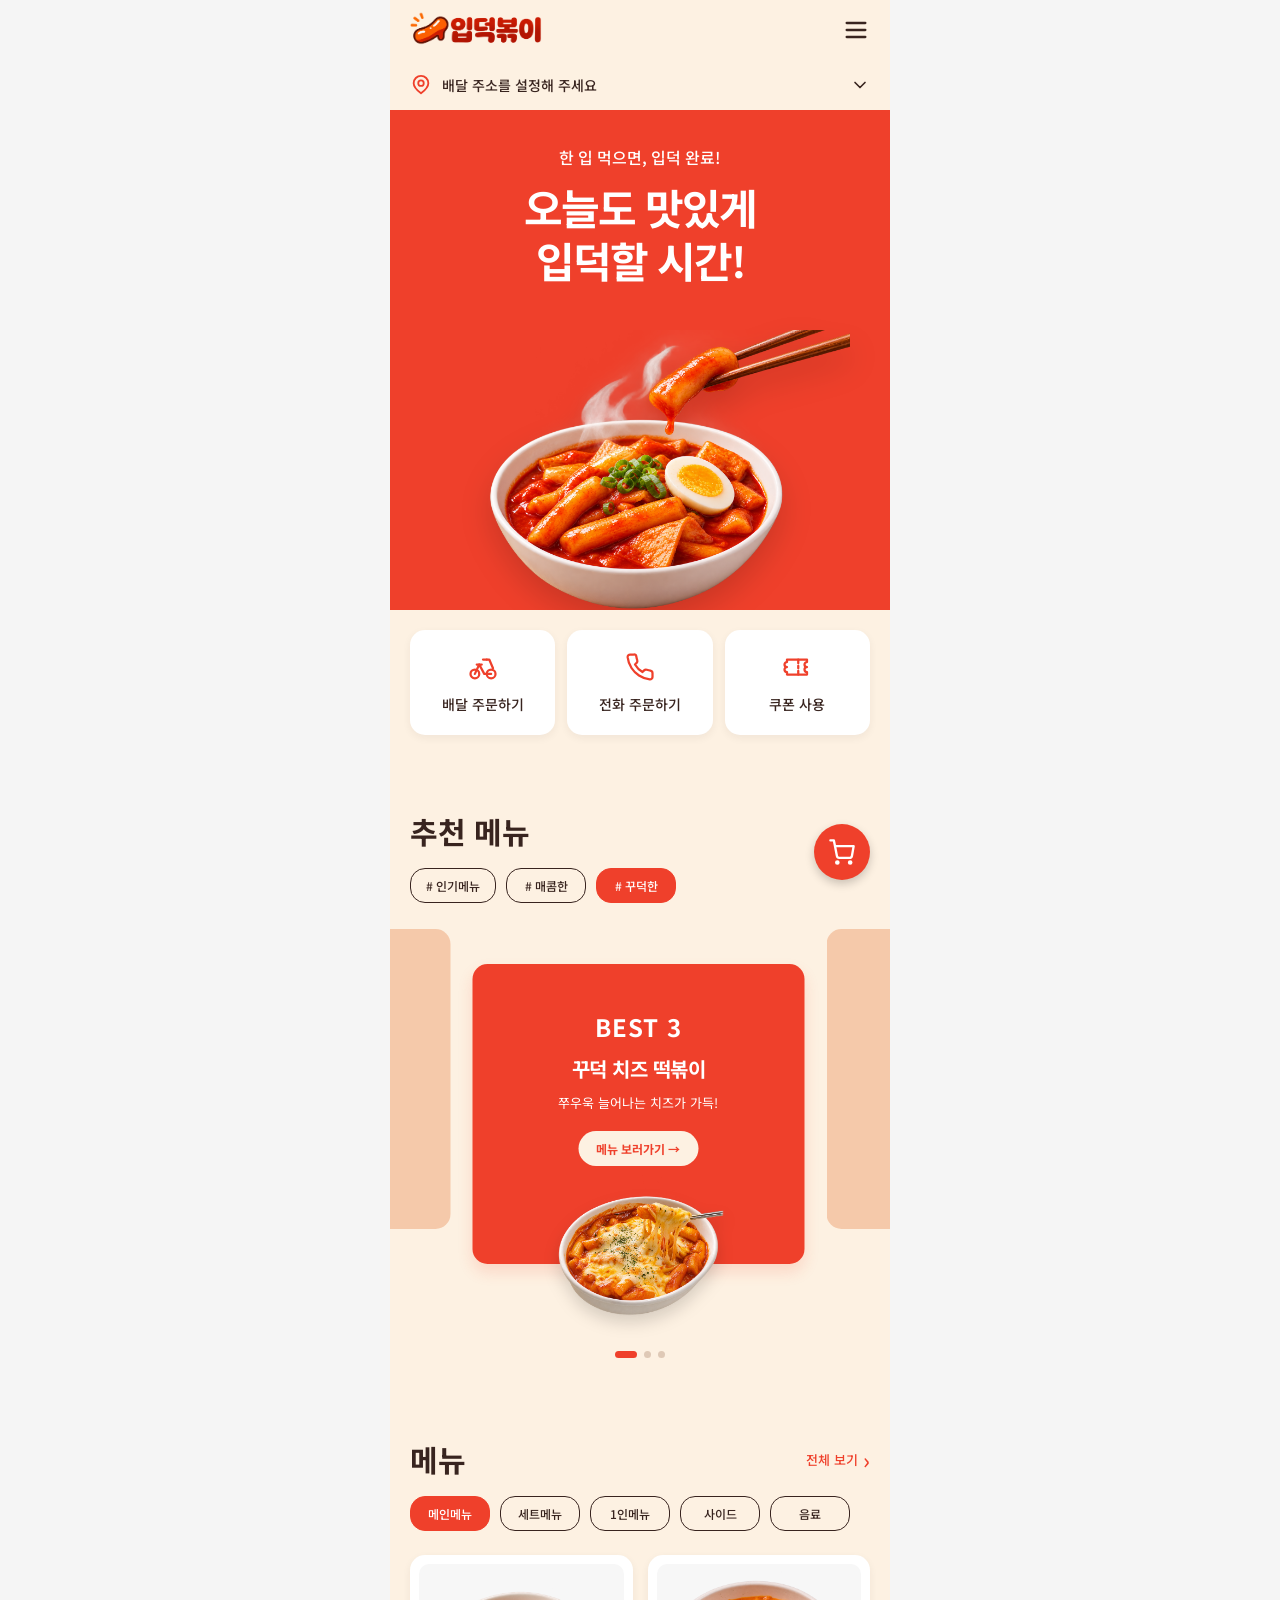
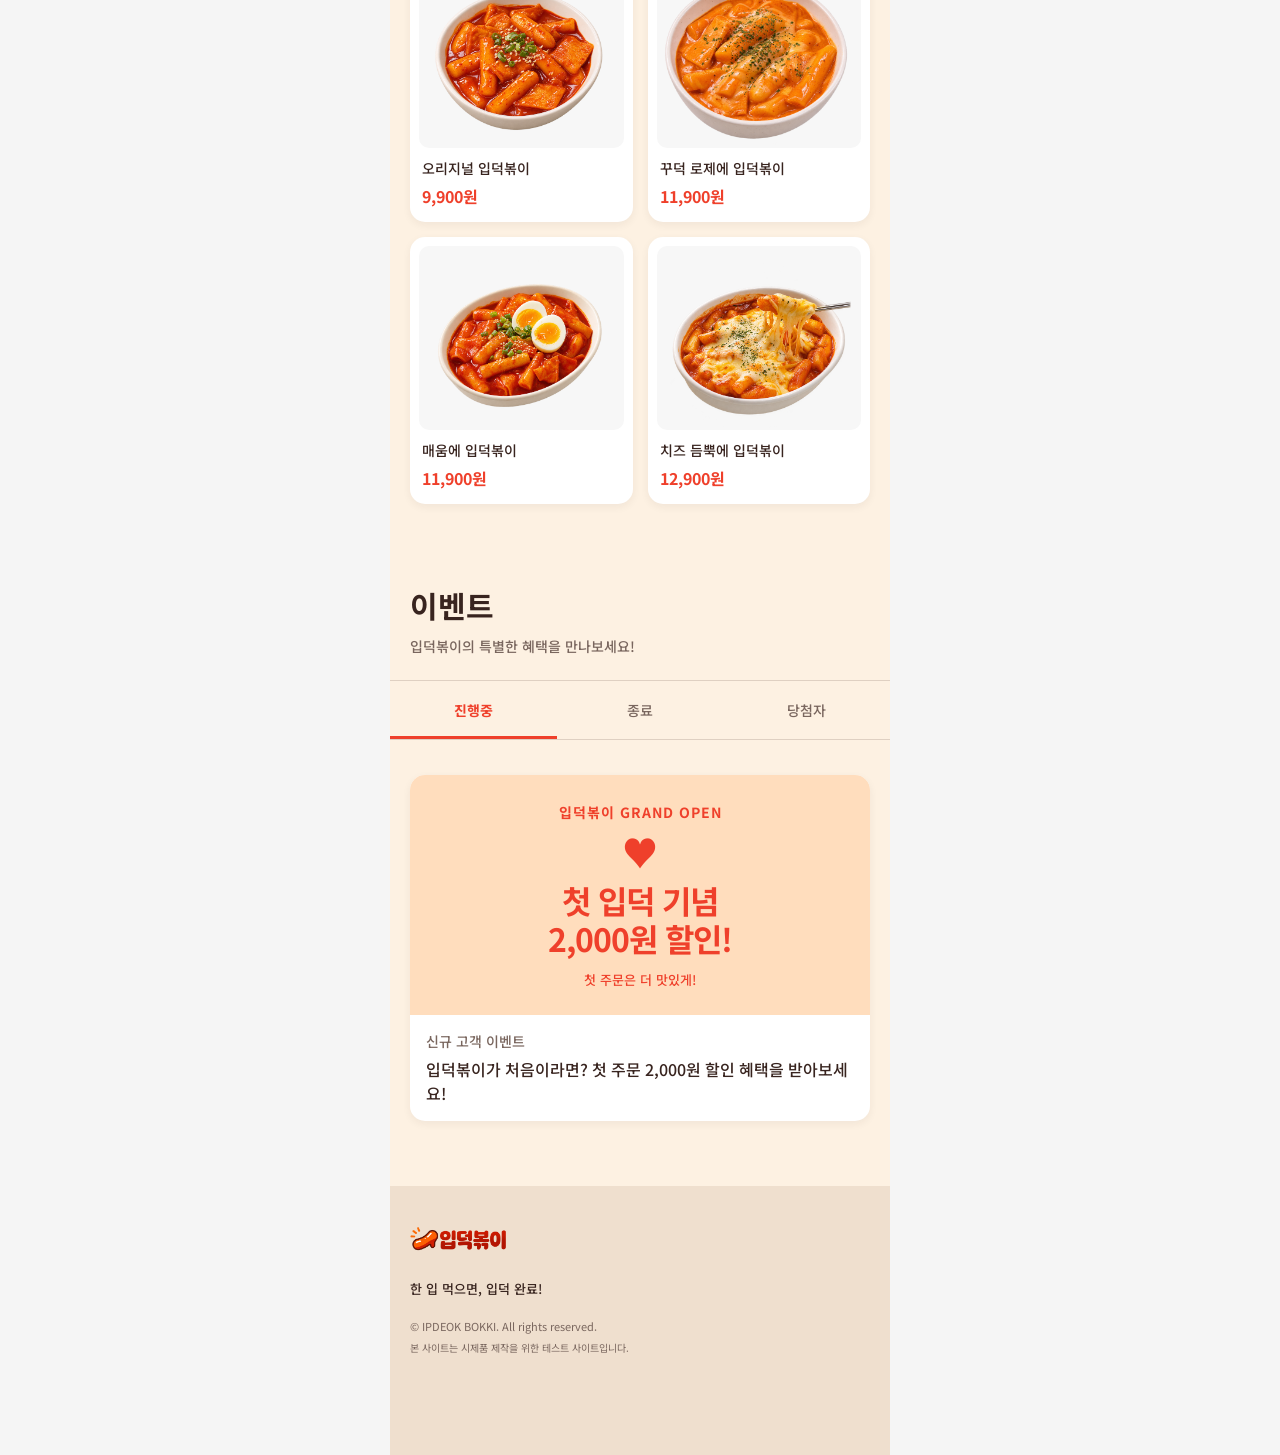
==== commit 7a461f62: "수정 오류" ====
--- a/index.html
+++ b/index.html
@@ -1,4 +1,3 @@
-
 <!DOCTYPE html>
 <html lang="ko">
 
@@ -19,9 +18,7 @@
 
     <div class="container">
 
-        <!-- ==========================
-             헤더
-        =========================== -->
+        <!-- 헤더 -->
 
         <header class="header">
 
@@ -46,9 +43,7 @@
         </header>
 
 
-        <!-- ==========================
-             햄버거 슬라이드 메뉴
-        =========================== -->
+        <!-- 햄버거 슬라이드 메뉴 -->
 
         <div class="menu-layer" id="menuLayer">
 
@@ -75,13 +70,11 @@
 
                 <ul class="side-menu-list">
 
-                    <li><a href="sub/lists/lists.html">리스트페이지</a></li>
-
-                    <li><a href="sub/detail/detail.html">상세페이지</a></li>
-
-                    <li><a href="sub/payment/payment.html">결제페이지</a></li>
-
-                    <li><a href="sub/payment_finish/payment_finish.html">결제 완료</a></li>
+                    <li><a href="sub/lists/lists.html">떡볶이 메뉴</a></li>
+                    <li><a href="sub/about/about.html">소개</a></li>
+                    <li><a href="sub/community/community.html">커뮤니티</a></li>
+                    <li><a href="sub/mypage/mypage.html">마이페이지</a></li>
+                    <li><a href="sub/login/login.html">로그인</a></li>
 
                 </ul>
 
@@ -90,9 +83,7 @@
         </div>
 
 
-        <!-- ==========================
-             배달 주소
-        =========================== -->
+        <!-- 배달 주소 -->
 
         <button class="address-bar" id="addressOpen">
 
@@ -188,9 +179,7 @@
         </div>
 
 
-        <!-- ==========================
-             메인 비주얼
-        =========================== -->
+        <!-- 메인 비주얼 -->
 
         <section class="hero">
 
@@ -214,9 +203,7 @@
         </section>
 
 
-        <!-- ==========================
-             SECTION 1. 주문 버튼
-        =========================== -->
+        <!-- SECTION 1. 주문 버튼 -->
 
         <section class="section01">
 
@@ -296,32 +283,25 @@
         </section>
 
 
-        <!-- ==========================
-             SECTION 2. 추천 메뉴
-        =========================== -->
+        <!-- SECTION 2. 추천 메뉴 -->
 
         <section class="section02">
 
             <div class="section-heading">
-
                 <h2>추천 메뉴</h2>
-
             </div>
 
             <div class="recommend-tabs">
 
-                <button class="recommend-tab active"
-                    data-best="1">
+                <button class="recommend-tab active" data-best="1">
                     # 인기메뉴
                 </button>
 
-                <button class="recommend-tab"
-                    data-best="2">
+                <button class="recommend-tab" data-best="2">
                     # 매콤한
                 </button>
 
-                <button class="recommend-tab"
-                    data-best="0">
+                <button class="recommend-tab" data-best="0">
                     # 꾸덕한
                 </button>
 
@@ -359,9 +339,7 @@
         </section>
 
 
-        <!-- ==========================
-             SECTION 3. 메뉴
-        =========================== -->
+        <!-- SECTION 3. 메뉴 -->
 
         <section class="section03">
 
@@ -381,28 +359,23 @@
 
             <div class="category-list">
 
-                <button class="category-button active"
-                    data-category="main">
+                <button class="category-button active" data-category="main">
                     메인메뉴
                 </button>
 
-                <button class="category-button"
-                    data-category="set">
+                <button class="category-button" data-category="set">
                     세트메뉴
                 </button>
 
-                <button class="category-button"
-                    data-category="single">
+                <button class="category-button" data-category="single">
                     1인메뉴
                 </button>
 
-                <button class="category-button"
-                    data-category="side">
+                <button class="category-button" data-category="side">
                     사이드
                 </button>
 
-                <button class="category-button"
-                    data-category="drink">
+                <button class="category-button" data-category="drink">
                     음료
                 </button>
 
@@ -420,16 +393,12 @@
         </section>
 
 
-        <!-- ==========================
-             SECTION 4. 이벤트
-        =========================== -->
+        <!-- SECTION 4. 이벤트 -->
 
         <section class="section04" id="eventSection">
 
             <div class="section-heading">
-
                 <h2>이벤트</h2>
-
             </div>
 
             <p class="event-description">
@@ -441,18 +410,15 @@
 
             <div class="event-tabs">
 
-                <button class="event-tab active"
-                    data-event="ongoing">
+                <button class="event-tab active" data-event="ongoing">
                     진행중
                 </button>
 
-                <button class="event-tab"
-                    data-event="ended">
+                <button class="event-tab" data-event="ended">
                     종료
                 </button>
 
-                <button class="event-tab"
-                    data-event="winner">
+                <button class="event-tab" data-event="winner">
                     당첨자
                 </button>
 
@@ -506,9 +472,7 @@
         </section>
 
 
-        <!-- ==========================
-             푸터
-        =========================== -->
+        <!-- 푸터 -->
 
         <footer class="footer">
 
@@ -527,9 +491,7 @@
         </footer>
 
 
-        <!-- ==========================
-             장바구니 고정 버튼
-        =========================== -->
+        <!-- 장바구니 고정 버튼 -->
 
         <a href="sub/lists/lists.html?cart=1"
             class="cart-button" aria-label="장바구니">
@@ -553,10 +515,6 @@
 
     </div>
 
-
-    <!-- ==========================
-         JavaScript
-    =========================== -->
 
     <script>
 
@@ -652,9 +610,7 @@
         addressPopup.addEventListener('click', function (event) {
 
             if (event.target === addressPopup) {
-
                 closeAddress();
-
             }
 
         });
@@ -729,50 +685,56 @@
         ];
 
 
-        let currentBest = 1;
+        // ==========================
+        // 추천 메뉴 무한 캐러셀
+        // ==========================
+
+        const recommendSlider =
+            document.getElementById('recommendSlider');
 
         const recommendTrack =
             document.getElementById('recommendTrack');
 
-        const recommendSlider =
-            document.getElementById('recommendSlider');
-
         const recommendTabs =
             document.querySelectorAll('.recommend-tab');
 
         const recommendDots =
             document.querySelectorAll('.recommend-dot');
 
-
-        function showBestMenus() {
-
-            recommendTrack.innerHTML = '';
-
-            const order = [
-
-                (currentBest + 2) % 3,
-
-                currentBest,
-
-                (currentBest + 1) % 3
-
-            ];
-
-            order.forEach(function (menuIndex, position) {
-
-                const menu = bestMenus[menuIndex];
-
-                const card = document.createElement('article');
-
-                card.className = 'recommend-card';
-
-                if (position === 1) {
-
-                    card.classList.add('active');
-
-                }
-
-                card.innerHTML = `
+        let currentBest = 4;
+
+        let isSliding = false;
+
+        let isDragging = false;
+
+        let startX = 0;
+
+        let dragDistance = 0;
+
+        let slideTimer;
+
+        let activePointer = null;
+
+        let suppressClick = false;
+
+        const reducedMotion = window.matchMedia(
+            '(prefers-reduced-motion: reduce)'
+        );
+
+
+        // 무한 반복을 위한 카드 복제
+
+        const repeatedMenus = [
+            ...bestMenus,
+            ...bestMenus,
+            ...bestMenus
+        ];
+
+        recommendTrack.innerHTML = repeatedMenus.map(
+            (menu, index) => `
+
+                <article class="recommend-card"
+                    data-index="${index}">
 
                     <p class="best-rank">
                         BEST ${menu.rank}
@@ -783,40 +745,73 @@
                     </h3>
 
                     <p class="best-description">
-                        ${menu.description}
-                    </p>
+    ${menu.description}
+</p>
+
+<button type="button" class="best-more">
+    메뉴 보러가기 →
+</button>
 
                     <img class="best-image"
                         src="${menu.image}"
-                        alt="${menu.name}">
-
-                `;
-
-                card.addEventListener('click', function () {
-
-                    if (menuIndex === currentBest) {
-
-                        window.location.href = menu.link;
-
-                    } else {
-
-                        currentBest = menuIndex;
-
-                        showBestMenus();
-
-                    }
-
-                });
-
-                recommendTrack.appendChild(card);
+                        alt="${menu.name}"
+                        draggable="false">
+
+                </article>
+
+            `
+        ).join('');
+
+        const recommendCards =
+            recommendTrack.querySelectorAll('.recommend-card');
+
+
+        // 카드 위치 계산
+
+        function getSlidePosition() {
+
+            const cardWidth = recommendCards[0].offsetWidth;
+
+            const sliderWidth = recommendSlider.clientWidth;
+
+            const gap = parseFloat(
+                getComputedStyle(recommendTrack).columnGap
+            ) || 0;
+
+            return (sliderWidth - cardWidth) / 2
+                - currentBest * (cardWidth + gap);
+
+        }
+
+
+        // 현재 카드 표시
+
+        function updateBestSlide(animate = true) {
+
+            recommendTrack.style.transition =
+                animate && !reducedMotion.matches
+                    ? 'transform 0.45s cubic-bezier(0.22, 0.61, 0.36, 1)'
+                    : 'none';
+
+            recommendTrack.style.transform =
+                `translateX(${getSlidePosition()}px)`;
+
+            recommendCards.forEach(function (card, index) {
+
+                card.classList.toggle(
+                    'active',
+                    index === currentBest
+                );
 
             });
+
+            const realIndex = currentBest % bestMenus.length;
 
             recommendTabs.forEach(function (tab) {
 
                 tab.classList.toggle(
                     'active',
-                    Number(tab.dataset.best) === currentBest
+                    Number(tab.dataset.best) === realIndex
                 );
 
             });
@@ -825,7 +820,7 @@
 
                 dot.classList.toggle(
                     'active',
-                    Number(dot.dataset.index) === currentBest
+                    Number(dot.dataset.index) === realIndex
                 );
 
             });
@@ -833,67 +828,221 @@
         }
 
 
-        // 추천 메뉴 해시태그 선택
+        // 슬라이드 이동
+
+        function moveBestSlide(direction) {
+
+            if (isSliding) return;
+
+            isSliding = true;
+
+            currentBest += direction;
+
+            updateBestSlide();
+
+            clearTimeout(slideTimer);
+
+            slideTimer = setTimeout(function () {
+
+    if (currentBest < 3 || currentBest > 5) {
+
+        recommendTrack.classList.add('resetting');
+
+        if (currentBest < 3) {
+            currentBest += 3;
+        }
+
+        if (currentBest > 5) {
+            currentBest -= 3;
+        }
+
+        updateBestSlide(false);
+
+        void recommendTrack.offsetWidth;
+
+        recommendTrack.classList.remove('resetting');
+
+    }
+
+    isSliding = false;
+
+}, reducedMotion.matches ? 0 : 450);
+
+        }
+
+
+        // 추천 메뉴 카드 클릭
+
+        recommendCards.forEach(function (card, index) {
+
+            card.addEventListener('click', function () {
+
+                if (isSliding || suppressClick) return;
+
+                if (index === currentBest) {
+
+                    const menu = bestMenus[index % 3];
+
+                    window.location.href = menu.link;
+
+                } else {
+
+                    moveBestSlide(
+                        index > currentBest ? 1 : -1
+                    );
+
+                }
+
+            });
+
+        });
+
+
+        // 해시태그 및 인디케이터 선택
+
+        function selectBestMenu(index) {
+
+            if (isSliding || isDragging) return;
+
+            const realIndex = currentBest % 3;
+
+            if (index === realIndex) return;
+
+            const direction =
+                (index - realIndex + 3) % 3 === 1 ? 1 : -1;
+
+            moveBestSlide(direction);
+
+        }
 
         recommendTabs.forEach(function (tab) {
 
             tab.addEventListener('click', function () {
 
-                currentBest = Number(tab.dataset.best);
-
-                showBestMenus();
+                selectBestMenu(Number(tab.dataset.best));
 
             });
 
         });
 
-
-        // 추천 메뉴 페이지 표시 클릭
-
         recommendDots.forEach(function (dot) {
 
             dot.addEventListener('click', function () {
 
-                currentBest = Number(dot.dataset.index);
-
-                showBestMenus();
+                selectBestMenu(Number(dot.dataset.index));
 
             });
 
         });
 
 
-        // 추천 메뉴 터치 슬라이드
-
-        let touchStartX = 0;
-
-        recommendSlider.addEventListener('touchstart', function (event) {
-
-            touchStartX = event.changedTouches[0].clientX;
-
-        }, { passive: true });
-
-        recommendSlider.addEventListener('touchend', function (event) {
-
-            const touchEndX = event.changedTouches[0].clientX;
-
-            const distance = touchStartX - touchEndX;
-
-            if (distance > 50) {
-
-                currentBest = (currentBest + 1) % 3;
-
-                showBestMenus();
-
-            } else if (distance < -50) {
-
-                currentBest = (currentBest + 2) % 3;
-
-                showBestMenus();
+        // 마우스 드래그 및 모바일 스와이프
+
+        recommendSlider.addEventListener('pointerdown', function (event) {
+
+            if (isSliding || isDragging || event.button !== 0) return;
+
+            isDragging = true;
+
+            activePointer = event.pointerId;
+
+            startX = event.clientX;
+
+            dragDistance = 0;
+
+            suppressClick = false;
+
+            recommendTrack.style.transition = 'none';
+
+        });
+
+        window.addEventListener('pointermove', function (event) {
+
+            if (!isDragging || event.pointerId !== activePointer) return;
+
+            dragDistance = event.clientX - startX;
+
+            const maxDistance =
+                recommendCards[0].offsetWidth;
+
+            dragDistance = Math.max(
+                -maxDistance,
+                Math.min(maxDistance, dragDistance)
+            );
+
+            if (Math.abs(dragDistance) > 10) {
+
+                suppressClick = true;
 
             }
 
-        }, { passive: true });
+            recommendTrack.style.transform =
+                `translateX(${getSlidePosition() + dragDistance}px)`;
+
+        });
+
+        window.addEventListener('pointerup', function (event) {
+
+            if (!isDragging || event.pointerId !== activePointer) return;
+
+            isDragging = false;
+
+            activePointer = null;
+
+            if (dragDistance < -50) {
+
+                moveBestSlide(1);
+
+            } else if (dragDistance > 50) {
+
+                moveBestSlide(-1);
+
+            } else {
+
+                updateBestSlide();
+
+            }
+
+            setTimeout(function () {
+
+                suppressClick = false;
+
+                dragDistance = 0;
+
+            }, 50);
+
+        });
+
+        window.addEventListener('pointercancel', function (event) {
+
+            if (!isDragging || event.pointerId !== activePointer) return;
+
+            isDragging = false;
+
+            activePointer = null;
+
+            dragDistance = 0;
+
+            suppressClick = false;
+
+            updateBestSlide();
+
+        });
+
+        recommendSlider.addEventListener('dragstart', function (event) {
+
+            event.preventDefault();
+
+        });
+
+
+        // 화면 크기 변경 대응
+
+        window.addEventListener('resize', function () {
+
+            updateBestSlide(false);
+
+        });
 
 
         // ==========================
@@ -1119,12 +1268,12 @@
         const categoryButtons =
             document.querySelectorAll('.category-button');
 
-
         function showMenus() {
 
             mainMenuList.innerHTML = '';
 
             menus[currentCategory].slice(0, 4).forEach(function (menu) {
+
                 const card = document.createElement('article');
 
                 card.className = 'menu-card';
@@ -1198,7 +1347,6 @@
             document.getElementById('eventList');
 
         const ongoingEvent = eventList.innerHTML;
-
 
         function showEvents(type) {
 
@@ -1290,7 +1438,6 @@
 
         const cartCount = document.getElementById('cartCount');
 
-
         function updateCart() {
 
             const cart = JSON.parse(
@@ -1334,23 +1481,73 @@
 
         showAddress();
 
-        showBestMenus();
+        updateBestSlide(false);
 
         showMenus();
 
         updateCart();
 
-
         window.addEventListener('pageshow', function () {
 
             showAddress();
 
             updateCart();
 
-        });
-
+            updateBestSlide(false);
+
+        });
+
+
+        // ==========================
+        // 11. 스크롤 등장 효과
+        // ==========================
+
+        const scrollElements = document.querySelectorAll(
+            '.section01, .section02, .section03, .section04'
+        );
+
+        const scrollObserver = new IntersectionObserver(
+            function (entries) {
+
+                entries.forEach(function (entry) {
+
+                    if (entry.isIntersecting) {
+
+                        entry.target.classList.add('show');
+
+                        scrollObserver.unobserve(entry.target);
+
+                    }
+
+                });
+
+            },
+            {
+                threshold: 0.1
+            }
+        );
+
+        scrollElements.forEach(function (element) {
+
+            element.classList.add('scroll-reveal');
+
+            scrollObserver.observe(element);
+
+        });
+            // ==========================
+// 추천 메뉴 자동 슬라이드
+
+setInterval(function () {
+
+    if (!isDragging && !isSliding) {
+
+        moveBestSlide(1);
+
+    }
+
+}, 2000);
     </script>
 
 </body>
 
-</html>
+</html>
--- a/css/style.css
+++ b/css/style.css
@@ -1,4 +1,3 @@
-
 /* ==============================
    공통 설정
 ============================== */
@@ -55,6 +54,7 @@
     overflow: hidden;
 }
 
+
 /* 공통 섹션 제목 */
 
 .section-heading {
@@ -101,7 +101,7 @@
 
 
 /* ==============================
-   슬라이드 메뉴
+   햄버거 슬라이드 메뉴
 ============================== */
 
 .menu-layer {
@@ -494,6 +494,7 @@
 
 /* ==============================
    Section 2 : 추천 메뉴
+   무한 캐러셀 슬라이드
 ============================== */
 
 .section02 {
@@ -501,6 +502,7 @@
     overflow: hidden;
 }
 
+
 /* 제목 */
 
 .section02 .section-heading {
@@ -511,25 +513,47 @@
     padding: 0 20px;
 }
 
-/* 추천 메뉴 슬라이드 */
+
+/* 추천 메뉴 슬라이드 영역 */
 
 .recommend-slider {
+    position: relative;
+
     width: 100%;
     overflow: hidden;
     margin-top: 26px;
 
     touch-action: pan-y;
-}
+
+    cursor: grab;
+
+    -webkit-user-select: none;
+    user-select: none;
+}
+
+.recommend-slider:active {
+    cursor: grabbing;
+}
+
+
+/* 슬라이드 이동 영역 */
 
 .recommend-track {
     display: flex;
-    justify-content: center;
+    justify-content: flex-start;
     align-items: flex-start;
     gap: 22px;
 
     width: 100%;
     padding-bottom: 75px;
-}
+
+    transition: transform 0.45s cubic-bezier(
+        0.22, 0.61, 0.36, 1
+    );
+
+    will-change: transform;
+}
+
 
 /* 추천 메뉴 카드 */
 
@@ -537,16 +561,28 @@
     position: relative;
 
     flex: 0 0 66.5%;
+    flex-shrink: 0;
+
+    min-width: 0;
     height: 300px;
     padding: 45px 12px 0;
+    margin-top: 0;
 
     border-radius: 15px;
     background-color: #f5c9aa;
 
     text-align: center;
     color: #a24b35;
-    cursor: pointer;
-}
+
+    cursor: inherit;
+
+    transition:
+        background-color 0.45s ease,
+        color 0.45s ease,
+        margin-top 0.45s ease,
+        box-shadow 0.45s ease;
+}
+
 
 /* 가운데 강조 카드 */
 
@@ -557,9 +593,8 @@
     color: var(--white);
 
     box-shadow: 0 8px 15px rgba(239, 64, 43, 0.15);
-
-    animation: bestAppear 0.3s ease;
-}
+}
+
 
 /* BEST 순위 */
 
@@ -568,6 +603,7 @@
     font-weight: 700;
     letter-spacing: 1px;
 }
+
 
 /* 추천 메뉴 이름 */
 
@@ -578,6 +614,7 @@
     letter-spacing: -0.5px;
 }
 
+
 /* 추천 메뉴 설명 */
 
 .best-description {
@@ -587,6 +624,7 @@
     line-height: 1.5;
 }
 
+
 /* 추천 메뉴 이미지 */
 
 .best-image {
@@ -602,22 +640,22 @@
     object-fit: contain;
 
     filter: drop-shadow(0 8px 8px rgba(0, 0, 0, 0.15));
-}
-
-/* 가운데 카드만 이미지 표시 */
-
-.recommend-card:not(.active) .best-image {
-    visibility: hidden;
-}
-
-@keyframes bestAppear {
-    from {
-        opacity: 0.6;
-    }
-
-    to {
-        opacity: 1;
-    }
+
+    pointer-events: none;
+
+    -webkit-user-select: none;
+    user-select: none;
+
+    opacity: 0;
+
+    transition: opacity 0.35s ease;
+}
+
+
+/* 가운데 카드 이미지 자연스럽게 등장 */
+
+.recommend-card.active .best-image {
+    opacity: 1;
 }
 
 
@@ -639,7 +677,9 @@
     border-radius: 20px;
     background-color: #dfc9b6;
 
-    transition: width 0.3s ease;
+    transition:
+        width 0.3s ease,
+        background-color 0.3s ease;
 }
 
 .recommend-dot.active {
@@ -656,6 +696,7 @@
     padding: 30px 20px 50px;
 }
 
+
 /* 전체 보기 */
 
 .view-all {
@@ -673,6 +714,7 @@
     line-height: 1;
 }
 
+
 /* 카테고리 가로 스크롤 */
 
 .category-list {
@@ -684,6 +726,7 @@
     display: none;
 }
 
+
 /* 메뉴 2열 배치 */
 
 .main-menu-list {
@@ -694,6 +737,7 @@
     margin-top: 24px;
 }
 
+
 /* 메뉴 카드 */
 
 .menu-card {
@@ -717,6 +761,7 @@
     height: 100%;
 }
 
+
 /* 메뉴 이미지 */
 
 .menu-image {
@@ -735,6 +780,7 @@
 
     object-fit: contain;
 }
+
 
 /* 메뉴 텍스트 */
 
@@ -773,6 +819,7 @@
     padding: 0 20px;
 }
 
+
 /* 이벤트 설명 */
 
 .event-description {
@@ -784,6 +831,7 @@
     margin-top: 10px;
 }
 
+
 /* 이벤트 탭 */
 
 .event-tabs {
@@ -808,6 +856,7 @@
     color: var(--gray);
 }
 
+
 /* 활성화된 이벤트 탭 */
 
 .event-tab.active {
@@ -828,12 +877,14 @@
     background-color: var(--red);
 }
 
+
 /* 이벤트 콘텐츠 영역 */
 
 .event-list {
     padding: 35px 20px 0;
 }
 
+
 /* 이벤트 카드 */
 
 .event-card {
@@ -846,6 +897,7 @@
 
     box-shadow: 0 3px 8px rgba(56, 36, 31, 0.06);
 }
+
 
 /* 이벤트 배너 */
 
@@ -901,6 +953,7 @@
     font-weight: 500;
     margin-top: 12px;
 }
+
 
 /* 이벤트 하단 텍스트 */
 
@@ -928,6 +981,7 @@
     overflow: hidden;
 }
 
+
 /* 이벤트가 없는 경우 */
 
 .empty-event {
@@ -1038,6 +1092,26 @@
 
     font-size: 12px;
     font-weight: 700;
+}
+
+
+/* ==============================
+   스크롤 등장 효과
+============================== */
+
+.scroll-reveal {
+    opacity: 0;
+
+    transform: translateY(35px);
+
+    transition:
+        opacity 0.7s ease,
+        transform 0.7s ease;
+}
+
+.scroll-reveal.show {
+    opacity: 1;
+    transform: translateY(0);
 }
 
 
@@ -1135,4 +1209,102 @@
         scroll-behavior: auto !important;
     }
 
-}
+    .scroll-reveal {
+        opacity: 1;
+        transform: none;
+    }
+
+}
+/* 추천 메뉴 보러가기 버튼 */
+
+.best-more {
+    display: inline-flex;
+    align-items: center;
+    justify-content: center;
+
+    height: 35px;
+    padding: 0 18px;
+    margin-top: 18px;
+
+    background-color: var(--cream);
+    color: var(--red);
+
+    border-radius: 30px;
+
+    font-size: 12px;
+    font-weight: 700;
+
+    opacity: 0;
+    visibility: hidden;
+    pointer-events: none;
+
+    transform: translateY(5px);
+
+    transition:
+        opacity 0.3s ease,
+        transform 0.3s ease,
+        background-color 0.2s ease;
+}
+
+/* 가운데 카드에서만 버튼 표시 */
+
+.recommend-card.active .best-more {
+    opacity: 1;
+    visibility: visible;
+    pointer-events: auto;
+
+    transform: translateY(0);
+}
+
+/* 버튼 호버 효과 */
+
+.best-more:hover {
+    background-color: #ffffff;
+    transform: translateY(-3px);
+}
+
+/* 버튼 클릭 효과 */
+
+.best-more:active {
+    transform: scale(0.95);
+}
+
+/* 추천 메뉴 슬라이드 높이 고정 */
+
+.recommend-track {
+    height: 410px;
+    padding-bottom: 0;
+}
+
+.recommend-card {
+    margin-top: 0;
+    transform: translateY(0);
+
+    transition:
+        background-color 0.45s ease,
+        color 0.45s ease,
+        transform 0.45s ease,
+        box-shadow 0.45s ease;
+}
+
+.recommend-card.active {
+    margin-top: 0;
+    transform: translateY(35px);
+}
+
+/* 작은 모바일 화면 대응 */
+
+@media (max-width: 380px) {
+    .recommend-track {
+        height: 380px;
+    }
+}
+/* 무한 슬라이드 위치 재설정 시 애니메이션 방지 */
+
+.recommend-track.resetting,
+.recommend-track.resetting .recommend-card,
+.recommend-track.resetting .best-image,
+.recommend-track.resetting .best-more {
+    transition: none !important;
+    animation: none !important;
+}
